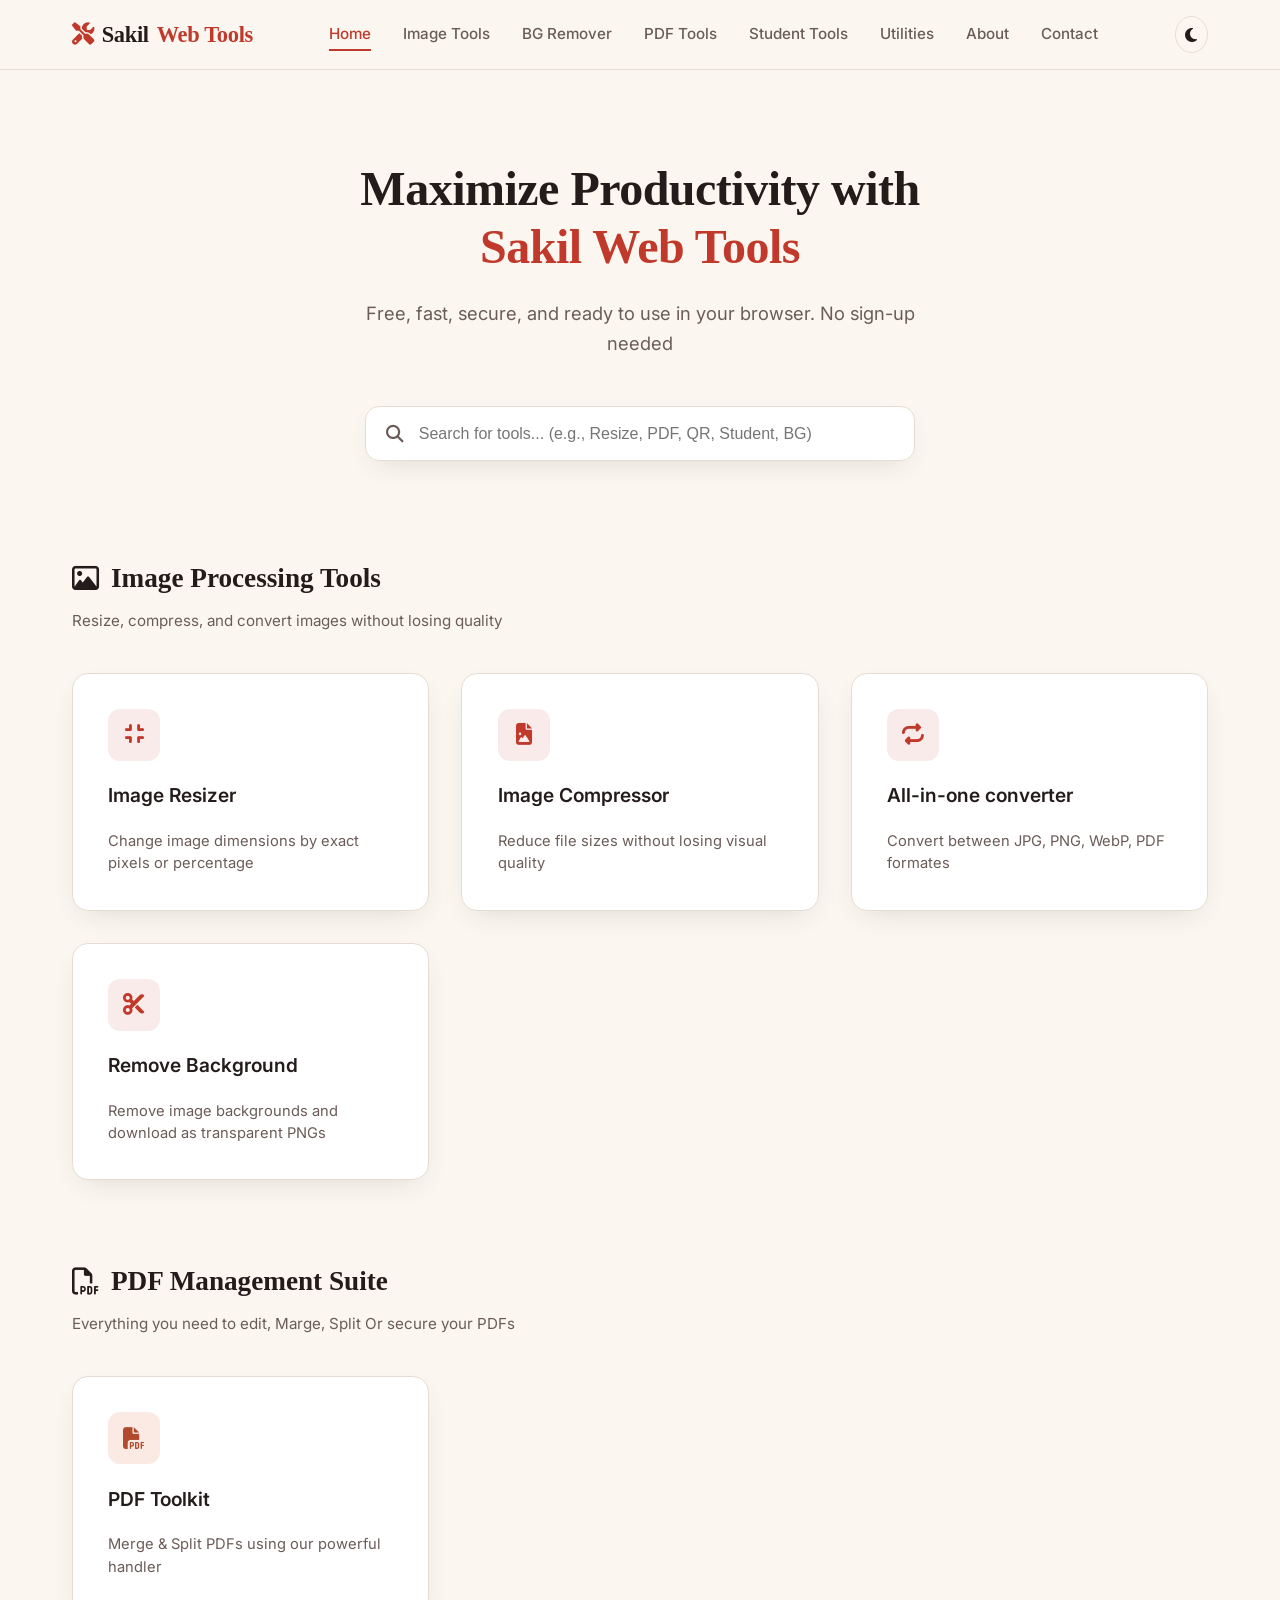
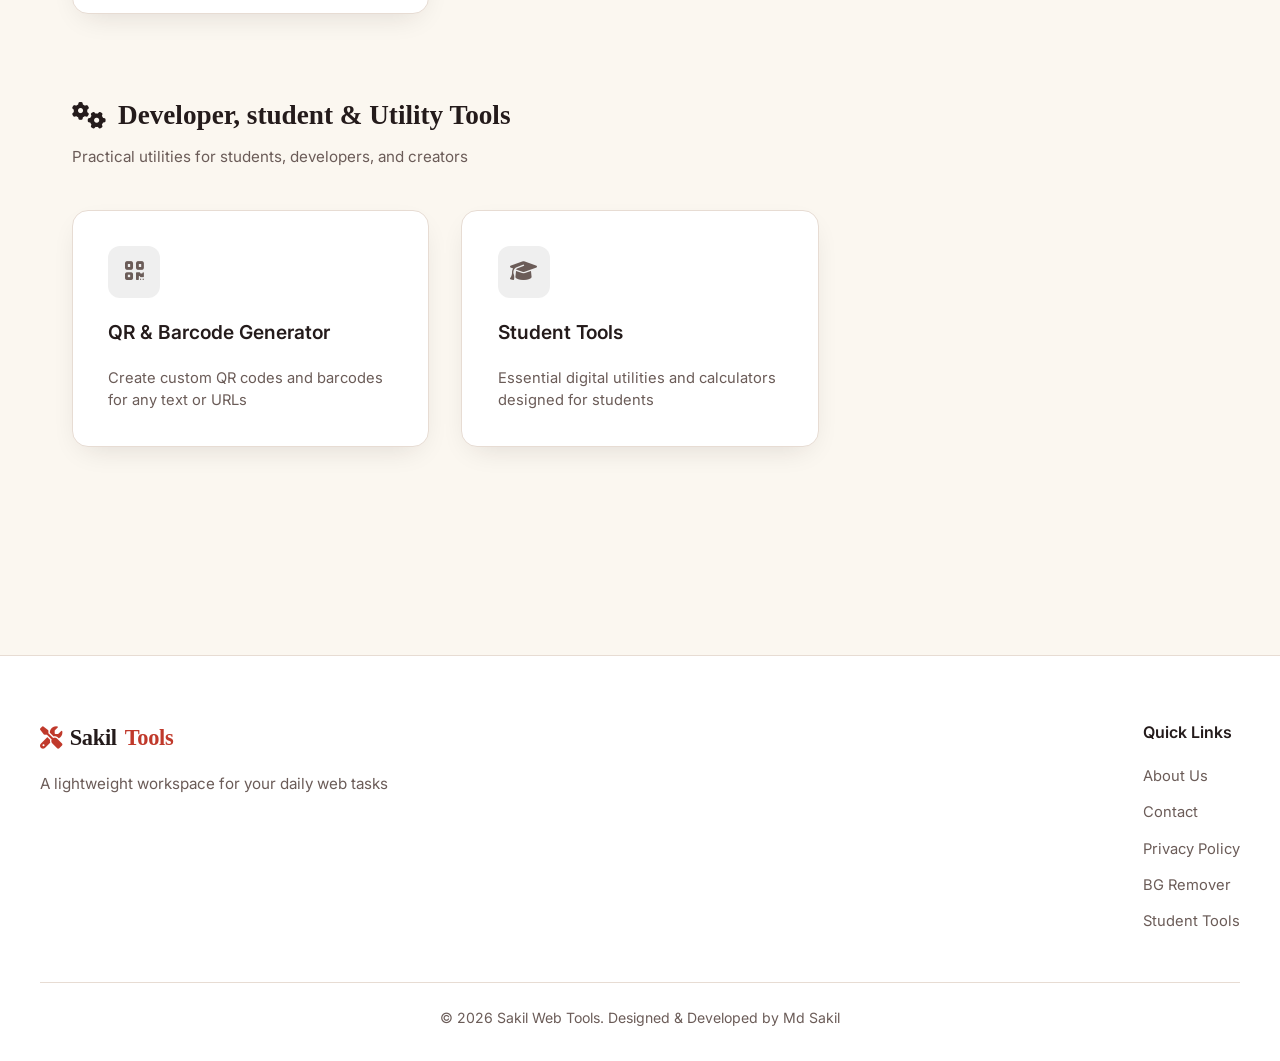
==== index.html @ d0c2fd03 "Modify index.html for new tools and title update Updated the title and added new tools for image pro" ====
<!DOCTYPE html>
<html lang="en" data-theme="light">
<head>
    <meta charset="UTF-8">
    <meta name="viewport" content="width=device-width, initial-scale=1.0">
    <title>Sakil Web Tools - Online Multi-Tools Platform</title>
    <meta name="description" content="All-in-one professional web tools platform for image processing, PDF management, and digital utilities. Fast, secure, and fully responsive.">
    <meta name="google-site-verification" content="HGjKCKCV75xpB4ho-zu0k4zSsBUJKRCY6qUo5YFBD5c" />

    <link rel="preconnect" href="https://fonts.googleapis.com">
    <link rel="preconnect" href="https://fonts.gstatic.com" crossorigin>
    <link href="https://fonts.googleapis.com/css2?family=Inter:wght@300;400;500;600;700&display=swap" rel="stylesheet">
    <link rel="stylesheet" href="https://cdnjs.cloudflare.com/ajax/libs/font-awesome/6.4.0/css/all.min.css">
    <link rel="stylesheet" href="style.css">
</head>
<body>

    <div class="loader-wrapper" id="loader">
        <div class="spinner"></div>
    </div>

    <header class="navbar">
        <div class="nav-container">
            <a href="index.html" class="logo">
                <i class="fa-solid fa-screwdriver-wrench"></i> Sakil <span>Web Tools</span>
            </a>
            <nav class="nav-menu" id="navMenu">
                <a href="index.html" class="nav-link active">Home</a>
                <a href="#image-tools" class="nav-link">Image Tools</a>
                <a href="bg-remover.html" class="nav-link">BG Remover</a>
                <a href="#pdf-tools" class="nav-link">PDF Tools</a>
                <a href="student-tools.html" class="nav-link">Student Tools</a>
                <a href="#utility-tools" class="nav-link">Utilities</a>
                <a href="about.html" class="nav-link">About</a>
                <a href="contact.html" class="nav-link">Contact</a>
            </nav>
            <div class="nav-actions">
                <button id="theme-toggle" aria-label="Toggle Theme" class="theme-btn">
                    <i class="fa-solid fa-moon"></i>
                </button>
                <button class="hamburger" id="hamburger" aria-label="Menu">
                    <span class="bar"></span>
                    <span class="bar"></span>
                    <span class="bar"></span>
                </button>
            </div>
        </div>
    </header>

    <section class="hero-section">
        <div class="hero-content">
            <h1>Maximize Productivity with <br><span class="gradient-text">Sakil Web Tools</span></h1>
            <p>Free, fast, secure, and ready to use in your browser. No sign-up needed</p>
            
            <div class="search-container">
                <i class="fa-solid fa-magnifying-glass search-icon"></i>
                <input type="text" id="tool-search" placeholder="Search for tools... (e.g., Resize, PDF, QR, Student, BG)">
            </div>
        </div>
    </section>

    <main class="main-container">

        <section class="tool-section" id="image-tools">
            <div class="section-header">
                <h2><i class="fa-regular fa-image"></i> Image Processing Tools</h2>
                <p>Resize, compress, and convert images without losing quality</p>
            </div>
            <div class="tools-grid">
                <a href="image-resize.html" class="tool-card" data-keywords="image resize crop dimensions photo">
                    <div class="tool-icon img-icon"><i class="fa-solid fa-compress"></i></div>
                    <h3>Image Resizer</h3>
                    <p>Change image dimensions by exact pixels or percentage</p>
                </a>
                <a href="image-compressor.html" class="tool-card" data-keywords="image compress size storage optimize">
                    <div class="tool-icon img-icon"><i class="fa-solid fa-file-image"></i></div>
                    <h3>Image Compressor</h3>
                    <p>Reduce file sizes without losing visual quality</p>
                </a>
                <a href="image-converter.html" class="tool-card" data-keywords="image convert jpg png webp format">
                    <div class="tool-icon img-icon"><i class="fa-solid fa-repeat"></i></div>
                    <h3>All-in-one converter</h3>
                    <p>Convert between JPG, PNG, WebP, PDF formates</p>
                </a>
                <!-- NEW TOOL ADDED: AI Background Remover -->
                <a href="bg-remover.html" class="tool-card" data-keywords="image remove background bg transparent erase">
                    <div class="tool-icon img-icon"><i class="fa-solid fa-scissors"></i></div>
                    <h3>Remove Background</h3>
                    <p>Remove image backgrounds and download as transparent PNGs</p>
                </a>
            </div>
        </section>

        <section class="tool-section" id="pdf-tools">
            <div class="section-header">
                <h2><i class="fa-regular fa-file-pdf"></i> PDF Management Suite</h2>
                <p>Everything you need to edit, Marge, Split Or secure your PDFs</p>
            </div>
            <div class="tools-grid">
                <a href="pdf-tools.html" class="tool-card" data-keywords="pdf merge split convert unlock protect compress">
                    <div class="tool-icon pdf-icon"><i class="fa-solid fa-file-pdf"></i></div>
                    <h3>PDF Toolkit</h3>
                    <p>Merge & Split PDFs using our powerful handler</p>
                </a>
            </div>
        </section>

        <section class="tool-section" id="utility-tools">
            <div class="section-header">
                <h2><i class="fa-solid fa-gears"></i> Developer, student & Utility Tools</h2>
                <p>Practical utilities for students, developers, and creators</p>
            </div>
            <div class="tools-grid">
                <a href="qr-generator.html" class="tool-card" data-keywords="qr code barcode generator scanning maker">
                    <div class="tool-icon util-icon"><i class="fa-solid fa-qrcode"></i></div>
                    <h3>QR & Barcode Generator</h3>
                    <p>Create custom QR codes and barcodes for any text or URLs</p>
                </a>
                <!-- NEW TOOL ADDED: Student Tools -->
                <a href="student-tools.html" class="tool-card" data-keywords="student tools education study academic calculator notes">
                    <div class="tool-icon util-icon"><i class="fa-solid fa-graduation-cap"></i></div>
                    <h3>Student Tools</h3>
                    <p>Essential digital utilities and calculators designed for students</p>
                </a>
            </div>
        </section>

        <div id="no-results" class="no-results hidden">
            <i class="fa-solid fa-face-laugh-squint"></i>
            <p> Why are you hitting random keys? Type properly. Bujhte parli to...</p>
        </div>

    </main>

    <footer class="footer">
        <div class="footer-container">
            <div class="footer-brand">
                <a href="index.html" class="logo"><i class="fa-solid fa-screwdriver-wrench"></i> Sakil <span>Tools</span></a>
                <p>A lightweight workspace for your daily web tasks</p>
            </div>
            <div class="footer-links">
                <h4>Quick Links</h4>
                <a href="about.html">About Us</a>
                <a href="contact.html">Contact</a>
                <a href="#">Privacy Policy</a>
                <a href="bg-remover.html">BG Remover</a>
                <a href="student-tools.html">Student Tools</a>
            </div>
        </div>
        <div class="footer-bottom">
            <p>&copy; 2026 Sakil Web Tools. Designed & Developed by Md Sakil </p>
        </div>
    </footer>

    <script src="script.js"></script>
</body>
</html>
---- style.css ----
/* ==========================================================================
   1. VARIABLES & THEMING (Light Mode Default)
   — Warm paper / sealing-wax palette (matches pdf-tools.html direction)
   instead of the generic indigo→cyan SaaS gradient.
   ========================================================================== */
:root {
    --bg-primary: #FBF7F0;
    --bg-secondary: #FFFFFF;
    --bg-navbar: rgba(251, 247, 240, 0.85);
    --text-primary: #241B1B;
    --text-secondary: #6B5C58;
    --accent-color: #C0392B;
    --accent-dark: #8E2A1F;
    --accent-gradient: linear-gradient(135deg, #C0392B 0%, #8E2A1F 100%);
    --card-shadow: 0 10px 30px -12px rgba(36, 27, 27, 0.16);
    --card-hover-shadow: 0 20px 40px -14px rgba(192, 57, 43, 0.22);
    --border-color: #E7DCD3;
    --glass-blur: blur(12px);
    --transition-speed: 0.3s;

    /* Icon Category Colors — kept distinct per category but pulled into
       the same warm family instead of indigo/red/green */
    --img-icon-bg: rgba(192, 57, 43, 0.10);
    --img-icon-color: #C0392B;
    --pdf-icon-bg: rgba(230, 126, 90, 0.16);
    --pdf-icon-color: #B24A2E;
    --util-icon-bg: rgba(36, 27, 27, 0.07);
    --util-icon-color: #6B5C58;
}

/* Dark Mode Overrides */
[data-theme="dark"] {
    --bg-primary: #1B1412;
    --bg-secondary: #241C19;
    --bg-navbar: rgba(27, 20, 18, 0.85);
    --text-primary: #F3E9E1;
    --text-secondary: #C4AFA5;
    --card-shadow: 0 10px 30px -10px rgba(0, 0, 0, 0.5);
    --card-hover-shadow: 0 20px 40px -12px rgba(232, 106, 78, 0.28);
    --border-color: #3D2E29;
}

/* ==========================================================================
   2. RESET & GLOBAL STYLES
   ========================================================================== */
* {
    margin: 0;
    padding: 0;
    box-sizing: border-box;
    scroll-behavior: smooth;
}

body {
    font-family: 'Inter', sans-serif;
    background-color: var(--bg-primary);
    color: var(--text-primary);
    line-height: 1.6;
    overflow-x: hidden;
    transition: background-color var(--transition-speed), color var(--transition-speed);
}

a {
    text-decoration: none;
    color: inherit;
}

/* Display serif for the big moments only — logo, hero, section titles.
   Card titles and body stay in Inter so dense UI stays legible.
   Requires Fraunces added to the Google Fonts <link> in each page's <head>:
   https://fonts.googleapis.com/css2?family=Fraunces:wght@500;600;700&family=Inter:wght@300;400;500;600;700&display=swap */
.logo, .hero-content h1, .section-header h2 {
    font-family: 'Fraunces', serif;
}

/* ==========================================================================
   3. LOADING SCREEN ANIMATION
   ========================================================================== */
.loader-wrapper {
    position: fixed;
    top: 0;
    left: 0;
    width: 100%;
    height: 100%;
    background-color: var(--bg-primary);
    display: flex;
    justify-content: center;
    align-items: center;
    z-index: 9999;
    transition: opacity 0.5s ease, visibility 0.5s ease;
}

.loader-wrapper.fade-out {
    opacity: 0;
    visibility: hidden;
}

.spinner {
    width: 50px;
    height: 50px;
    border: 5px solid var(--border-color);
    border-top: 5px solid var(--accent-color);
    border-radius: 50%;
    animation: spin 1s linear infinite;
}

@keyframes spin {
    0% { transform: rotate(0deg); }
    100% { transform: rotate(360deg); }
}

/* ==========================================================================
   4. NAVBAR
   ========================================================================== */
.navbar {
    position: fixed;
    top: 0;
    left: 0;
    width: 100%;
    z-index: 1000;
    background-color: var(--bg-navbar);
    backdrop-filter: var(--glass-blur);
    -webkit-backdrop-filter: var(--glass-blur);
    border-bottom: 1px solid var(--border-color);
    transition: background-color var(--transition-speed);
}

.nav-container {
    max-width: 1200px;
    margin: 0 auto;
    padding: 1rem 2rem;
    display: flex;
    justify-content: space-between;
    align-items: center;
}

.logo {
    font-size: 1.4rem;
    font-weight: 600;
    letter-spacing: -0.3px;
    display: flex;
    align-items: center;
    gap: 0.5rem;
}

.logo i {
    color: var(--accent-color);
}

.logo span {
    color: var(--accent-color);
}

.nav-menu {
    display: flex;
    gap: 2rem;
}

.nav-link {
    font-size: 0.95rem;
    font-weight: 500;
    color: var(--text-secondary);
    position: relative;
    padding: 0.25rem 0;
    transition: color var(--transition-speed);
}

.nav-link:hover, .nav-link.active {
    color: var(--accent-color);
}

.nav-link::after {
    content: '';
    position: absolute;
    bottom: 0;
    left: 0;
    width: 0;
    height: 2px;
    background-color: var(--accent-color);
    transition: width var(--transition-speed);
}

.nav-link:hover::after, .nav-link.active::after {
    width: 100%;
}

.nav-actions {
    display: flex;
    align-items: center;
    gap: 1rem;
}

.theme-btn {
    background: none;
    border: 1px solid var(--border-color);
    padding: 0.6rem;
    border-radius: 50%;
    cursor: pointer;
    color: var(--text-primary);
    font-size: 1rem;
    display: flex;
    align-items: center;
    justify-content: center;
    transition: all var(--transition-speed);
}

.theme-btn:hover {
    background-color: var(--border-color);
    transform: scale(1.05);
}

.hamburger {
    display: none;
    flex-direction: column;
    gap: 5px;
    background: none;
    border: none;
    cursor: pointer;
}

.hamburger .bar {
    width: 25px;
    height: 3px;
    background-color: var(--text-primary);
    border-radius: 3px;
    transition: all var(--transition-speed);
}

/* ==========================================================================
   5. HERO SECTION
   ========================================================================== */
.hero-section {
    padding: 10rem 2rem 6rem;
    background: var(--bg-primary);
    text-align: center;
}

.hero-content {
    max-width: 800px;
    margin: 0 auto;
}

.hero-content h1 {
    font-size: 3rem;
    font-weight: 600;
    line-height: 1.2;
    letter-spacing: -0.5px;
    margin-bottom: 1.5rem;
}

.gradient-text {
    color: var(--accent-color);
    background: none;
    -webkit-text-fill-color: currentColor;
    position: relative;
}

.hero-content p {
    font-size: 1.15rem;
    color: var(--text-secondary);
    margin-bottom: 3rem;
    max-width: 600px;
    margin-left: auto;
    margin-right: auto;
}

.search-container {
    position: relative;
    max-width: 550px;
    margin: 0 auto;
    box-shadow: var(--card-shadow);
    border-radius: 14px;
}

.search-icon {
    position: absolute;
    left: 1.3rem;
    top: 50%;
    transform: translateY(-50%);
    color: var(--text-secondary);
    font-size: 1.1rem;
}

#tool-search {
    width: 100%;
    padding: 1.1rem 1.5rem 1.1rem 3.3rem;
    border: 1px solid var(--border-color);
    border-radius: 14px;
    background-color: var(--bg-secondary);
    color: var(--text-primary);
    font-size: 1rem;
    outline: none;
    transition: all var(--transition-speed);
}

#tool-search:focus {
    border-color: var(--accent-color);
    box-shadow: 0 0 0 4px rgba(192, 57, 43, 0.12);
}

/* ==========================================================================
   6. MAIN GRID & TOOL CARDS
   ========================================================================== */
.main-container {
    max-width: 1200px;
    margin: 0 auto;
    padding: 0 2rem 8rem;
}

.tool-section {
    margin-bottom: 5rem;
}

.section-header {
    margin-bottom: 2.5rem;
}

.section-header h2 {
    font-size: 1.7rem;
    font-weight: 600;
    margin-bottom: 0.5rem;
    display: flex;
    align-items: center;
    gap: 0.75rem;
}

.section-header p {
    color: var(--text-secondary);
    font-size: 0.95rem;
}

.tools-grid {
    display: grid;
    grid-template-columns: repeat(auto-fill, minmax(320px, 100%));
    gap: 2rem;
}

@media (min-width: 768px) {
    .tools-grid {
        grid-template-columns: repeat(2, 1fr);
    }
}

@media (min-width: 1024px) {
    .tools-grid {
        grid-template-columns: repeat(3, 1fr);
    }
}

.tool-card {
    background-color: var(--bg-secondary);
    border: 1px solid var(--border-color);
    border-radius: 16px;
    padding: 2.2rem;
    box-shadow: var(--card-shadow);
    display: flex;
    flex-direction: column;
    align-items: flex-start;
    gap: 1.2rem;
    cursor: pointer;
    transition: transform var(--transition-speed) ease,
                box-shadow var(--transition-speed),
                border-color var(--transition-speed);
}

.tool-card:hover {
    transform: translateY(-4px);
    box-shadow: var(--card-hover-shadow);
    border-color: var(--accent-color);
}

.tool-icon {
    width: 52px;
    height: 52px;
    border-radius: 12px;
    display: flex;
    align-items: center;
    justify-content: center;
    font-size: 1.35rem;
}

.img-icon { background: var(--img-icon-bg); color: var(--img-icon-color); }
.pdf-icon { background: var(--pdf-icon-bg); color: var(--pdf-icon-color); }
.util-icon { background: var(--util-icon-bg); color: var(--util-icon-color); }

.tool-card h3 {
    font-size: 1.2rem;
    font-weight: 600;
}

.tool-card p {
    color: var(--text-secondary);
    font-size: 0.92rem;
    line-height: 1.5;
}

.no-results {
    text-align: center;
    padding: 4rem 0;
    color: var(--text-secondary);
}

.no-results i {
    font-size: 3rem;
    margin-bottom: 1rem;
    color: var(--accent-color);
}

.hidden {
    display: none !important;
}

/* ==========================================================================
   7. FOOTER COMPONENT
   ========================================================================== */
.footer {
    background-color: var(--bg-secondary);
    border-top: 1px solid var(--border-color);
    padding: 4rem 2rem 2rem;
}

.footer-container {
    max-width: 1200px;
    margin: 0 auto;
    display: flex;
    flex-direction: column;
    gap: 3rem;
}

@media (min-width: 768px) {
    .footer-container {
        flex-direction: row;
        justify-content: space-between;
    }
}

.footer-brand {
    max-width: 350px;
}

.footer-brand p {
    margin-top: 1rem;
    color: var(--text-secondary);
    font-size: 0.95rem;
}

.footer-links {
    display: flex;
    flex-direction: column;
    gap: 0.8rem;
}

.footer-links h4 {
    font-size: 1rem;
    font-weight: 600;
    margin-bottom: 0.4rem;
}

.footer-links a {
    color: var(--text-secondary);
    font-size: 0.92rem;
    transition: color var(--transition-speed);
}

.footer-links a:hover {
    color: var(--accent-color);
}

.footer-bottom {
    max-width: 1200px;
    margin: 3rem auto 0;
    padding-top: 1.5rem;
    border-top: 1px solid var(--border-color);
    text-align: center;
    font-size: 0.88rem;
    color: var(--text-secondary);
}

/* ==========================================================================
   8. RESPONSIVE NAVIGATION MOBILE VIEW
   ========================================================================== */
@media (max-width: 768px) {
    .hero-content h1 {
        font-size: 2.2rem;
    }

    .hamburger {
        display: flex;
    }

    .nav-menu {
        position: fixed;
        left: -100%;
        top: 70px;
        flex-direction: column;
        background-color: var(--bg-secondary);
        width: 100%;
        height: calc(100vh - 70px);
        padding: 2rem;
        gap: 1.5rem;
        transition: left 0.4s cubic-bezier(0.1, 1, 0.1, 1);
        border-right: 1px solid var(--border-color);
        box-shadow: var(--card-shadow);
    }

    .nav-menu.active {
        left: 0;
    }

    .hamburger.active .bar:nth-child(2) { opacity: 0; }
    .hamburger.active .bar:nth-child(1) { transform: translateY(8px) rotate(45deg); }
    .hamburger.active .bar:nth-child(3) { transform: translateY(-8px) rotate(-45deg); }
}
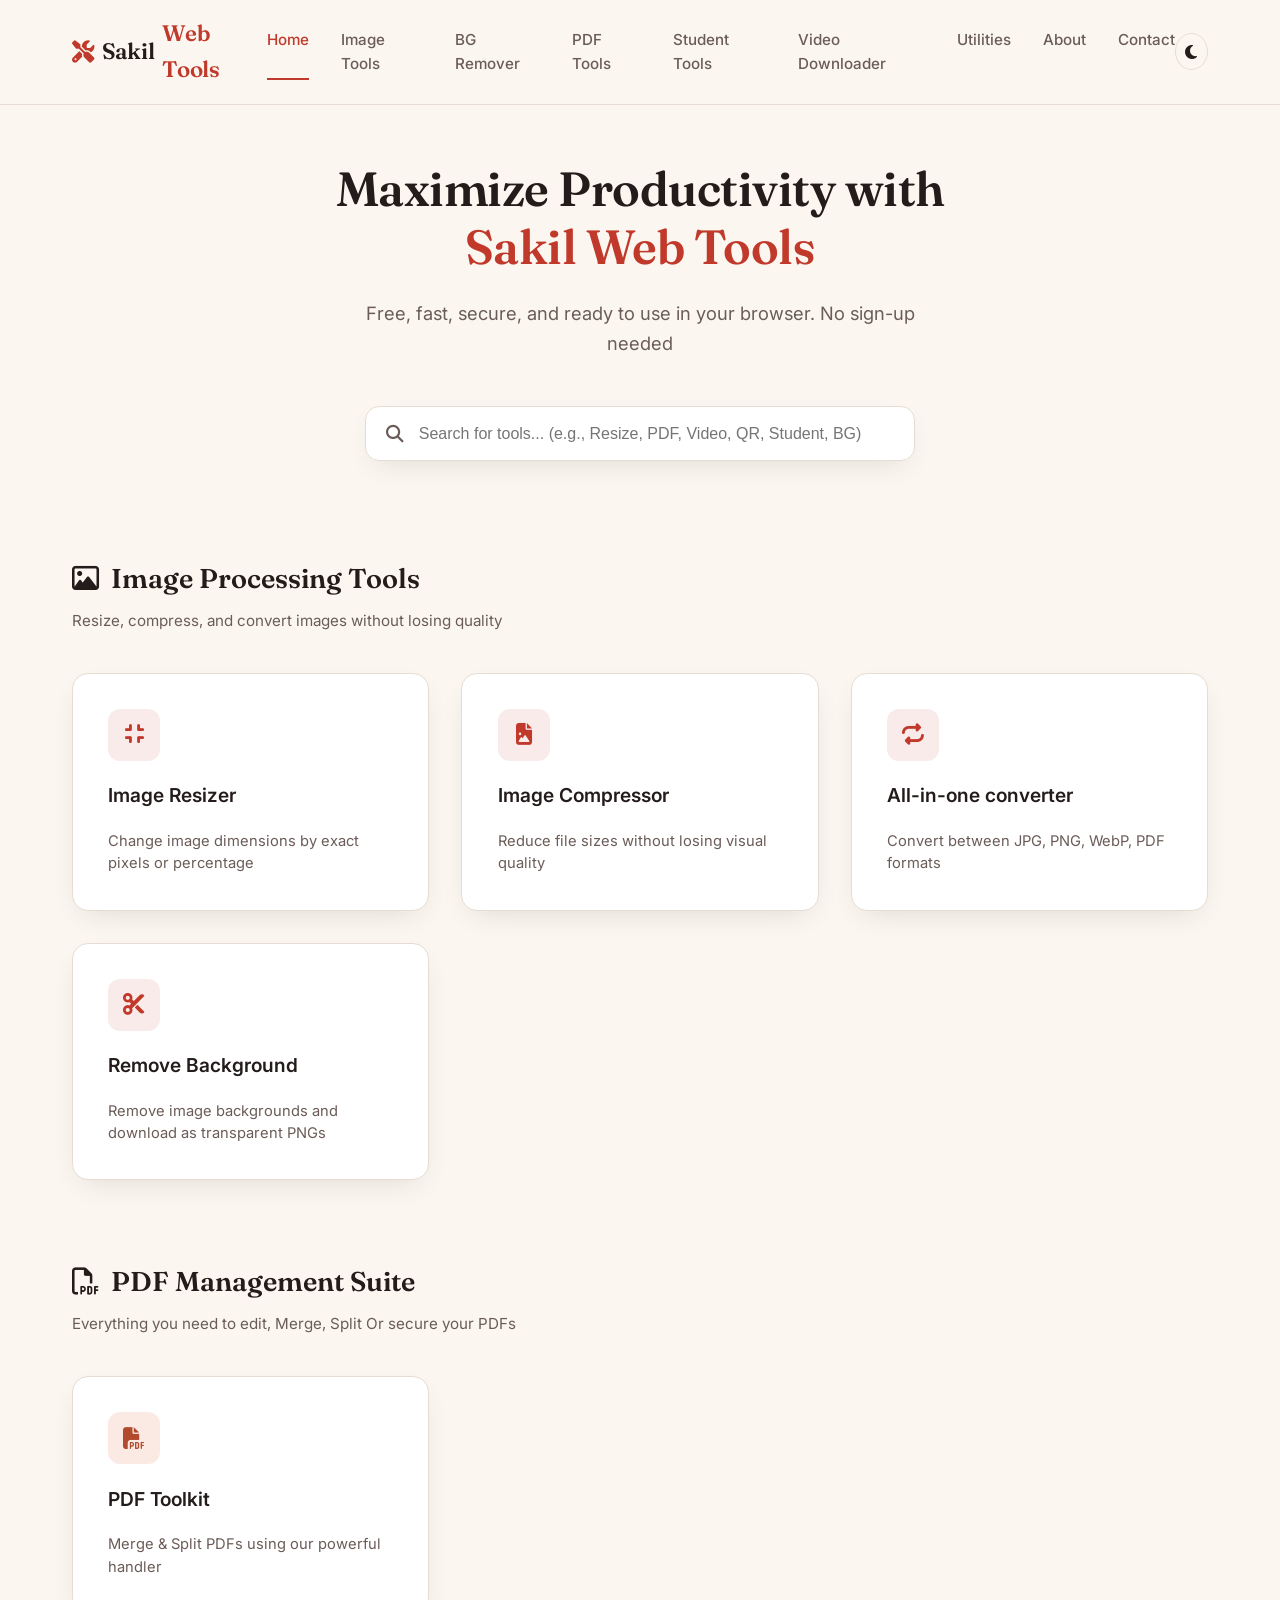
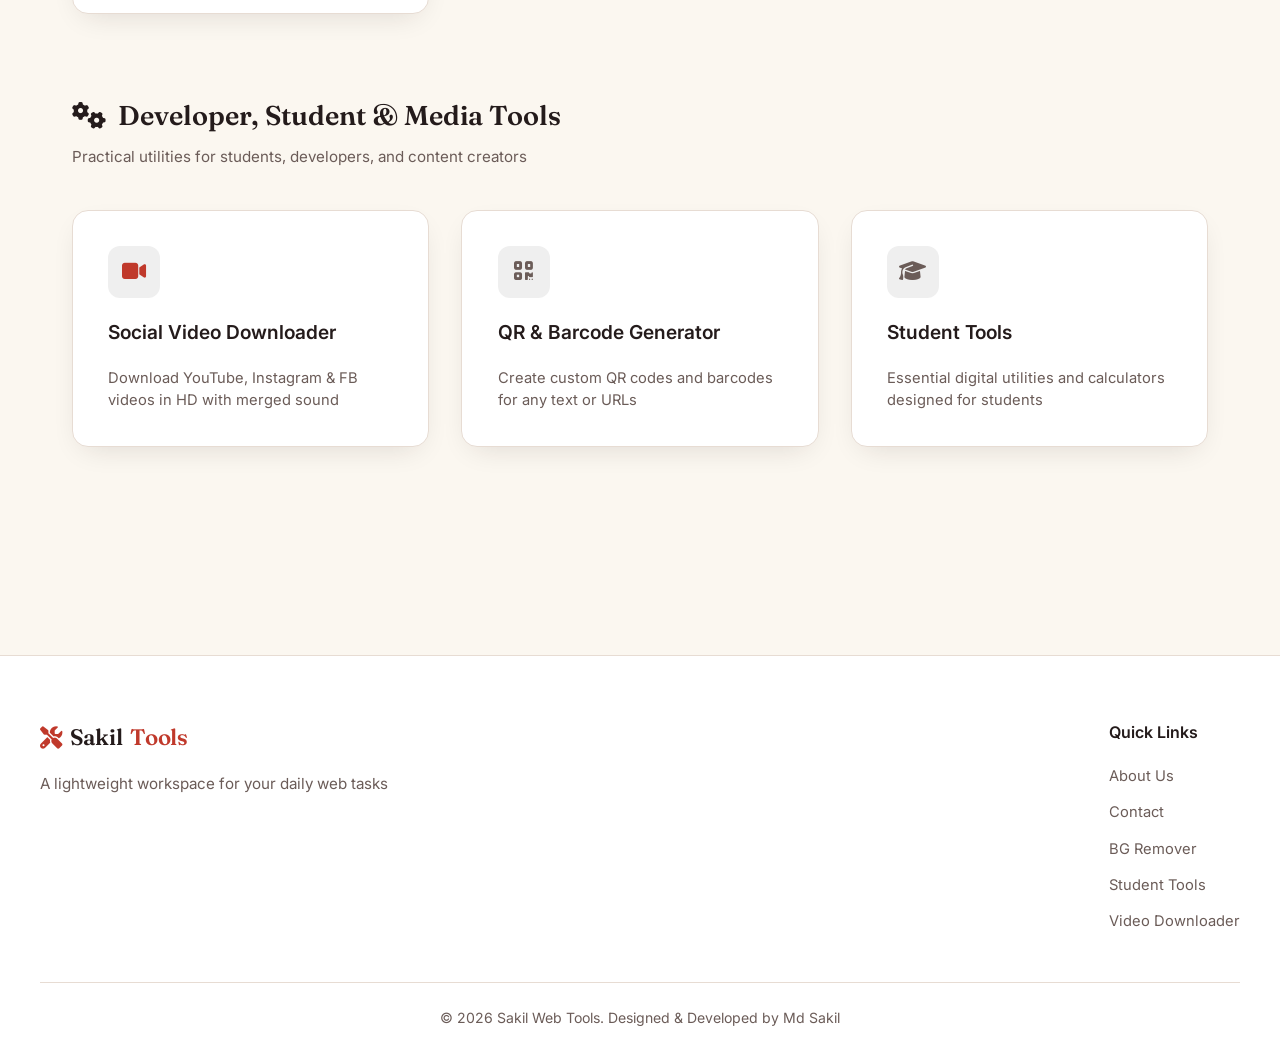
==== commit cd51362e: "Enhance index.html with new tools and updates Updated the HTML structure and added new tools for vid" ====
--- a/index.html
+++ b/index.html
@@ -9,7 +9,7 @@
 
     <link rel="preconnect" href="https://fonts.googleapis.com">
     <link rel="preconnect" href="https://fonts.gstatic.com" crossorigin>
-    <link href="https://fonts.googleapis.com/css2?family=Inter:wght@300;400;500;600;700&display=swap" rel="stylesheet">
+    <link href="https://fonts.googleapis.com/css2?family=Fraunces:wght@500;600;700&family=Inter:wght@300;400;500;600;700&display=swap" rel="stylesheet">
     <link rel="stylesheet" href="https://cdnjs.cloudflare.com/ajax/libs/font-awesome/6.4.0/css/all.min.css">
     <link rel="stylesheet" href="style.css">
 </head>
@@ -30,6 +30,7 @@
                 <a href="bg-remover.html" class="nav-link">BG Remover</a>
                 <a href="#pdf-tools" class="nav-link">PDF Tools</a>
                 <a href="student-tools.html" class="nav-link">Student Tools</a>
+                <a href="video-downloader.html" class="nav-link">Video Downloader</a>
                 <a href="#utility-tools" class="nav-link">Utilities</a>
                 <a href="about.html" class="nav-link">About</a>
                 <a href="contact.html" class="nav-link">Contact</a>
@@ -54,13 +55,14 @@
             
             <div class="search-container">
                 <i class="fa-solid fa-magnifying-glass search-icon"></i>
-                <input type="text" id="tool-search" placeholder="Search for tools... (e.g., Resize, PDF, QR, Student, BG)">
+                <input type="text" id="tool-search" placeholder="Search for tools... (e.g., Resize, PDF, Video, QR, Student, BG)">
             </div>
         </div>
     </section>
 
     <main class="main-container">
 
+        <!-- Image Tools -->
         <section class="tool-section" id="image-tools">
             <div class="section-header">
                 <h2><i class="fa-regular fa-image"></i> Image Processing Tools</h2>
@@ -80,9 +82,8 @@
                 <a href="image-converter.html" class="tool-card" data-keywords="image convert jpg png webp format">
                     <div class="tool-icon img-icon"><i class="fa-solid fa-repeat"></i></div>
                     <h3>All-in-one converter</h3>
-                    <p>Convert between JPG, PNG, WebP, PDF formates</p>
+                    <p>Convert between JPG, PNG, WebP, PDF formats</p>
                 </a>
-                <!-- NEW TOOL ADDED: AI Background Remover -->
                 <a href="bg-remover.html" class="tool-card" data-keywords="image remove background bg transparent erase">
                     <div class="tool-icon img-icon"><i class="fa-solid fa-scissors"></i></div>
                     <h3>Remove Background</h3>
@@ -91,10 +92,11 @@
             </div>
         </section>
 
+        <!-- PDF Tools -->
         <section class="tool-section" id="pdf-tools">
             <div class="section-header">
                 <h2><i class="fa-regular fa-file-pdf"></i> PDF Management Suite</h2>
-                <p>Everything you need to edit, Marge, Split Or secure your PDFs</p>
+                <p>Everything you need to edit, Merge, Split Or secure your PDFs</p>
             </div>
             <div class="tools-grid">
                 <a href="pdf-tools.html" class="tool-card" data-keywords="pdf merge split convert unlock protect compress">
@@ -105,19 +107,25 @@
             </div>
         </section>
 
+        <!-- Utility, Video & Student Tools -->
         <section class="tool-section" id="utility-tools">
             <div class="section-header">
-                <h2><i class="fa-solid fa-gears"></i> Developer, student & Utility Tools</h2>
-                <p>Practical utilities for students, developers, and creators</p>
+                <h2><i class="fa-solid fa-gears"></i> Developer, Student & Media Tools</h2>
+                <p>Practical utilities for students, developers, and content creators</p>
             </div>
             <div class="tools-grid">
+                <!-- Social Video Downloader -->
+                <a href="video-downloader.html" class="tool-card" data-keywords="video download youtube instagram facebook reel audio mp3 mp4 media downloader">
+                    <div class="tool-icon util-icon" style="color: var(--accent-color);"><i class="fa-solid fa-video"></i></div>
+                    <h3>Social Video Downloader</h3>
+                    <p>Download YouTube, Instagram & FB videos in HD with merged sound</p>
+                </a>
                 <a href="qr-generator.html" class="tool-card" data-keywords="qr code barcode generator scanning maker">
                     <div class="tool-icon util-icon"><i class="fa-solid fa-qrcode"></i></div>
                     <h3>QR & Barcode Generator</h3>
                     <p>Create custom QR codes and barcodes for any text or URLs</p>
                 </a>
-                <!-- NEW TOOL ADDED: Student Tools -->
-                <a href="student-tools.html" class="tool-card" data-keywords="student tools education study academic calculator notes">
+                <a href="student-tools.html" class="tool-card" data-keywords="student tools education study academic calculator notes age word counter">
                     <div class="tool-icon util-icon"><i class="fa-solid fa-graduation-cap"></i></div>
                     <h3>Student Tools</h3>
                     <p>Essential digital utilities and calculators designed for students</p>
@@ -127,7 +135,7 @@
 
         <div id="no-results" class="no-results hidden">
             <i class="fa-solid fa-face-laugh-squint"></i>
-            <p> Why are you hitting random keys? Type properly. Bujhte parli to...</p>
+            <p>Why are you hitting random keys? Type properly. Bujhte parli to...</p>
         </div>
 
     </main>
@@ -142,13 +150,13 @@
                 <h4>Quick Links</h4>
                 <a href="about.html">About Us</a>
                 <a href="contact.html">Contact</a>
-                <a href="#">Privacy Policy</a>
                 <a href="bg-remover.html">BG Remover</a>
                 <a href="student-tools.html">Student Tools</a>
+                <a href="video-downloader.html">Video Downloader</a>
             </div>
         </div>
         <div class="footer-bottom">
-            <p>&copy; 2026 Sakil Web Tools. Designed & Developed by Md Sakil </p>
+            <p>&copy; 2026 Sakil Web Tools. Designed & Developed by Md Sakil</p>
         </div>
     </footer>
 
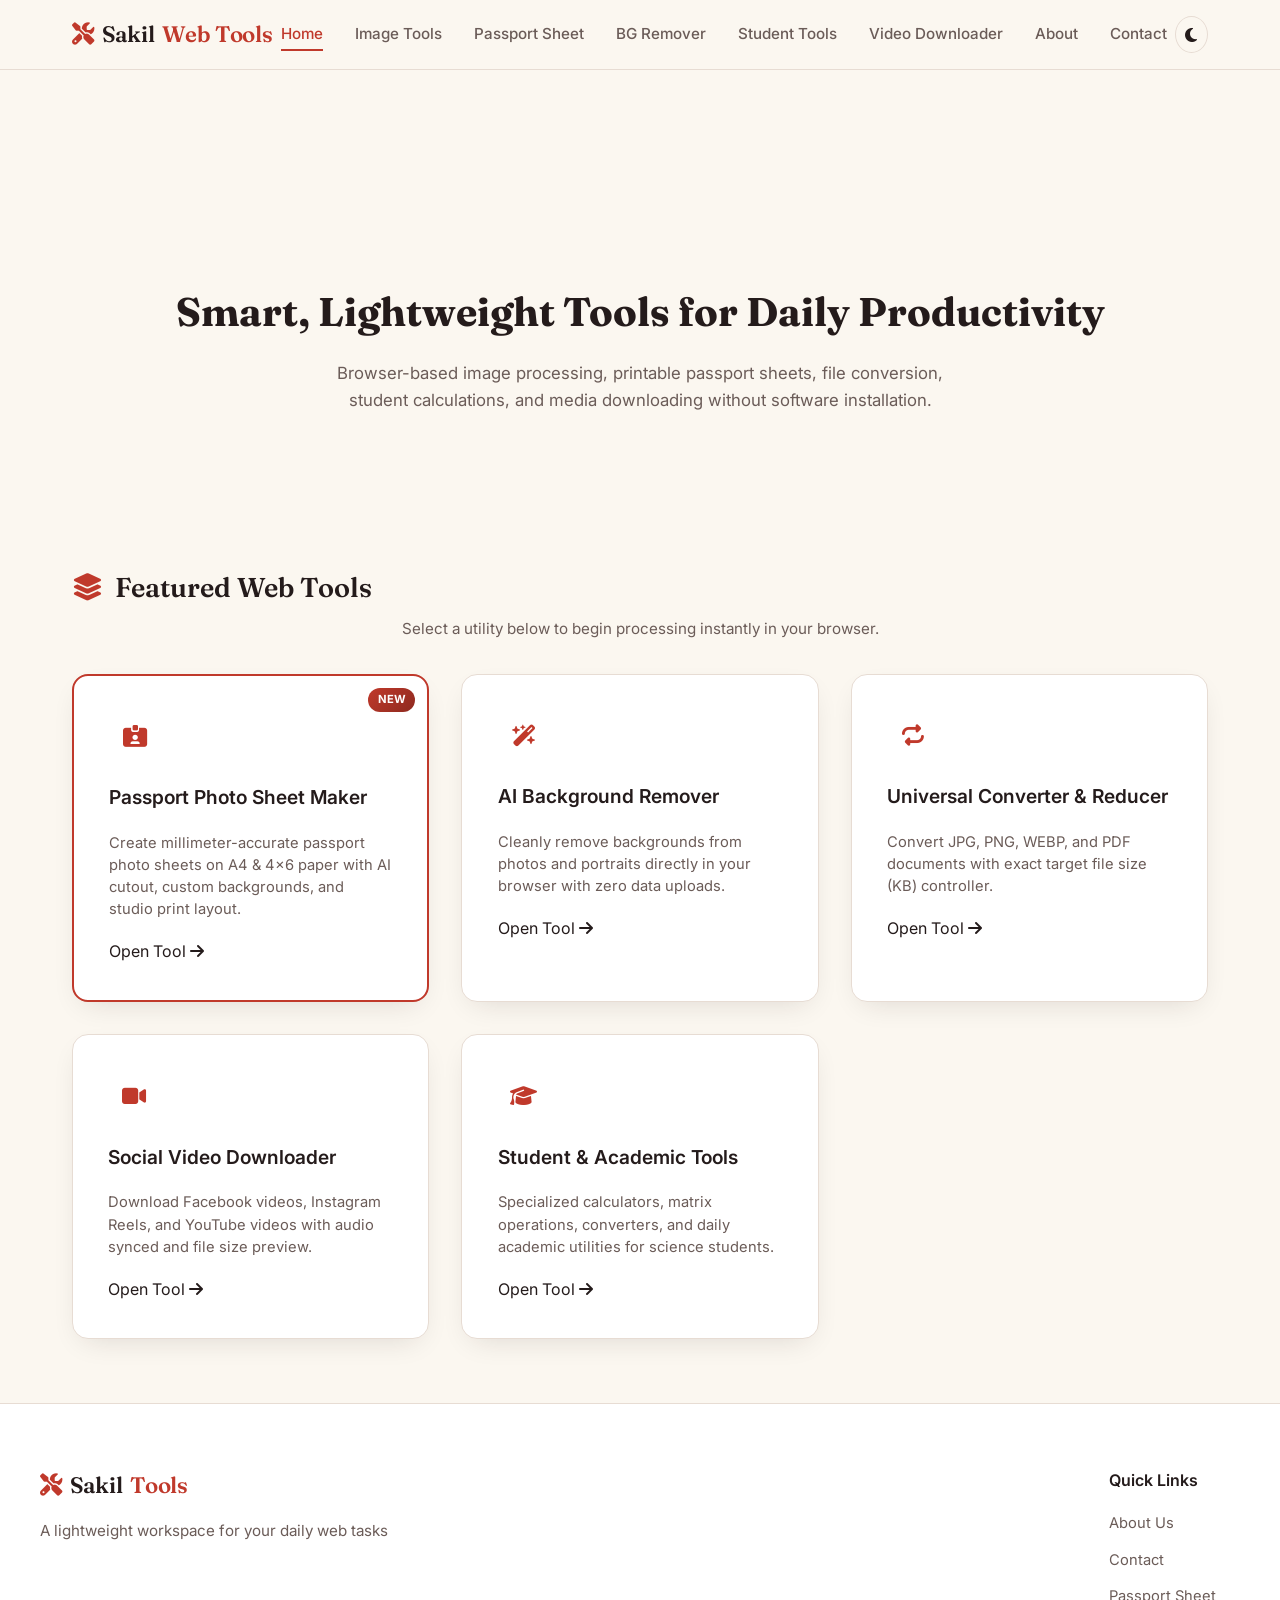
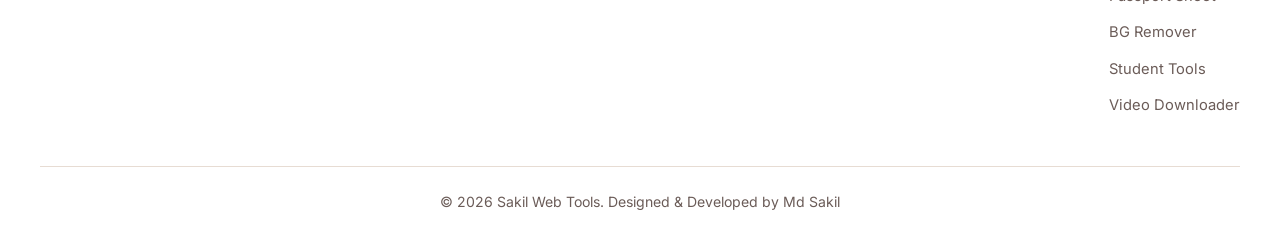
==== commit 7a70b5f4: "Revise index.html with new tools and updates Updated the title and description of the webpage. Added" ====
--- a/index.html
+++ b/index.html
@@ -3,10 +3,8 @@
 <head>
     <meta charset="UTF-8">
     <meta name="viewport" content="width=device-width, initial-scale=1.0">
-    <title>Sakil Web Tools - Online Multi-Tools Platform</title>
-    <meta name="description" content="All-in-one professional web tools platform for image processing, PDF management, and digital utilities. Fast, secure, and fully responsive.">
-    <meta name="google-site-verification" content="HGjKCKCV75xpB4ho-zu0k4zSsBUJKRCY6qUo5YFBD5c" />
-
+    <title>Sakil Web Tools - Free Online Utility Suite</title>
+    <meta name="description" content="All-in-one free web utility workspace: Image tools, Background remover, Passport Sheet Maker, PDF suite, Student calculation tools, and Video Downloader.">
     <link rel="preconnect" href="https://fonts.googleapis.com">
     <link rel="preconnect" href="https://fonts.gstatic.com" crossorigin>
     <link href="https://fonts.googleapis.com/css2?family=Fraunces:wght@500;600;700&family=Inter:wght@300;400;500;600;700&display=swap" rel="stylesheet">
@@ -15,10 +13,7 @@
 </head>
 <body>
 
-    <div class="loader-wrapper" id="loader">
-        <div class="spinner"></div>
-    </div>
-
+    <!-- Header & Navigation -->
     <header class="navbar">
         <div class="nav-container">
             <a href="index.html" class="logo">
@@ -27,16 +22,15 @@
             <nav class="nav-menu" id="navMenu">
                 <a href="index.html" class="nav-link active">Home</a>
                 <a href="#image-tools" class="nav-link">Image Tools</a>
+                <a href="passport-photo.html" class="nav-link">Passport Sheet</a>
                 <a href="bg-remover.html" class="nav-link">BG Remover</a>
-                <a href="#pdf-tools" class="nav-link">PDF Tools</a>
                 <a href="student-tools.html" class="nav-link">Student Tools</a>
                 <a href="video-downloader.html" class="nav-link">Video Downloader</a>
-                <a href="#utility-tools" class="nav-link">Utilities</a>
                 <a href="about.html" class="nav-link">About</a>
                 <a href="contact.html" class="nav-link">Contact</a>
             </nav>
             <div class="nav-actions">
-                <button id="theme-toggle" aria-label="Toggle Theme" class="theme-btn">
+                <button id="theme-toggle" class="theme-btn" aria-label="Toggle Theme">
                     <i class="fa-solid fa-moon"></i>
                 </button>
                 <button class="hamburger" id="hamburger" aria-label="Menu">
@@ -48,98 +42,84 @@
         </div>
     </header>
 
-    <section class="hero-section">
-        <div class="hero-content">
-            <h1>Maximize Productivity with <br><span class="gradient-text">Sakil Web Tools</span></h1>
-            <p>Free, fast, secure, and ready to use in your browser. No sign-up needed</p>
-            
-            <div class="search-container">
-                <i class="fa-solid fa-magnifying-glass search-icon"></i>
-                <input type="text" id="tool-search" placeholder="Search for tools... (e.g., Resize, PDF, Video, QR, Student, BG)">
+    <!-- Hero Section -->
+    <main class="main-container" style="padding-top: 7.5rem; padding-bottom: 4rem;">
+        <section class="hero-section" style="text-align: center; margin-bottom: 3.5rem;">
+            <h1 style="font-family: 'Fraunces', serif; font-size: 2.5rem; font-weight: 700; color: var(--text-primary); margin-bottom: 1rem;">
+                Smart, Lightweight Tools for Daily Productivity
+            </h1>
+            <p style="font-size: 1.05rem; color: var(--text-secondary); max-width: 650px; margin: 0 auto;">
+                Browser-based image processing, printable passport sheets, file conversion, student calculations, and media downloading without software installation.
+            </p>
+        </section>
+
+        <!-- Tools Grid Section -->
+        <section id="image-tools" class="tools-section">
+            <div class="section-header" style="text-align: center; margin-bottom: 2rem;">
+                <h2><i class="fa-solid fa-layer-group" style="color: var(--accent-color);"></i> Featured Web Tools</h2>
+                <p>Select a utility below to begin processing instantly in your browser.</p>
             </div>
-        </div>
-    </section>
 
-    <main class="main-container">
+            <div class="tools-grid">
+                
+                <!-- NEW TOOL: Passport Photo Sheet Maker -->
+                <div class="tool-card featured-tool" style="border: 2px solid var(--accent-color); position: relative;">
+                    <div style="position: absolute; top: 12px; right: 12px; background: var(--accent-gradient); color: #fff; font-size: 0.7rem; font-weight: 700; padding: 0.2rem 0.6rem; border-radius: 20px;">
+                        NEW
+                    </div>
+                    <div class="tool-icon" style="color: var(--accent-color);">
+                        <i class="fa-solid fa-id-card-clip"></i>
+                    </div>
+                    <h3>Passport Photo Sheet Maker</h3>
+                    <p>Create millimeter-accurate passport photo sheets on A4 & 4x6 paper with AI cutout, custom backgrounds, and studio print layout.</p>
+                    <a href="passport-photo.html" class="btn-tool">Open Tool <i class="fa-solid fa-arrow-right"></i></a>
+                </div>
 
-        <!-- Image Tools -->
-        <section class="tool-section" id="image-tools">
-            <div class="section-header">
-                <h2><i class="fa-regular fa-image"></i> Image Processing Tools</h2>
-                <p>Resize, compress, and convert images without losing quality</p>
-            </div>
-            <div class="tools-grid">
-                <a href="image-resize.html" class="tool-card" data-keywords="image resize crop dimensions photo">
-                    <div class="tool-icon img-icon"><i class="fa-solid fa-compress"></i></div>
-                    <h3>Image Resizer</h3>
-                    <p>Change image dimensions by exact pixels or percentage</p>
-                </a>
-                <a href="image-compressor.html" class="tool-card" data-keywords="image compress size storage optimize">
-                    <div class="tool-icon img-icon"><i class="fa-solid fa-file-image"></i></div>
-                    <h3>Image Compressor</h3>
-                    <p>Reduce file sizes without losing visual quality</p>
-                </a>
-                <a href="image-converter.html" class="tool-card" data-keywords="image convert jpg png webp format">
-                    <div class="tool-icon img-icon"><i class="fa-solid fa-repeat"></i></div>
-                    <h3>All-in-one converter</h3>
-                    <p>Convert between JPG, PNG, WebP, PDF formats</p>
-                </a>
-                <a href="bg-remover.html" class="tool-card" data-keywords="image remove background bg transparent erase">
-                    <div class="tool-icon img-icon"><i class="fa-solid fa-scissors"></i></div>
-                    <h3>Remove Background</h3>
-                    <p>Remove image backgrounds and download as transparent PNGs</p>
-                </a>
+                <!-- AI Background Remover -->
+                <div class="tool-card">
+                    <div class="tool-icon" style="color: var(--accent-color);">
+                        <i class="fa-solid fa-wand-magic-sparkles"></i>
+                    </div>
+                    <h3>AI Background Remover</h3>
+                    <p>Cleanly remove backgrounds from photos and portraits directly in your browser with zero data uploads.</p>
+                    <a href="bg-remover.html" class="btn-tool">Open Tool <i class="fa-solid fa-arrow-right"></i></a>
+                </div>
+
+                <!-- Universal Converter & Size Reducer -->
+                <div class="tool-card">
+                    <div class="tool-icon" style="color: var(--accent-color);">
+                        <i class="fa-solid fa-repeat"></i>
+                    </div>
+                    <h3>Universal Converter & Reducer</h3>
+                    <p>Convert JPG, PNG, WEBP, and PDF documents with exact target file size (KB) controller.</p>
+                    <a href="image-converter.html" class="btn-tool">Open Tool <i class="fa-solid fa-arrow-right"></i></a>
+                </div>
+
+                <!-- Social Video Downloader -->
+                <div class="tool-card">
+                    <div class="tool-icon" style="color: var(--accent-color);">
+                        <i class="fa-solid fa-video"></i>
+                    </div>
+                    <h3>Social Video Downloader</h3>
+                    <p>Download Facebook videos, Instagram Reels, and YouTube videos with audio synced and file size preview.</p>
+                    <a href="video-downloader.html" class="btn-tool">Open Tool <i class="fa-solid fa-arrow-right"></i></a>
+                </div>
+
+                <!-- Student Tools -->
+                <div class="tool-card">
+                    <div class="tool-icon" style="color: var(--accent-color);">
+                        <i class="fa-solid fa-graduation-cap"></i>
+                    </div>
+                    <h3>Student & Academic Tools</h3>
+                    <p>Specialized calculators, matrix operations, converters, and daily academic utilities for science students.</p>
+                    <a href="student-tools.html" class="btn-tool">Open Tool <i class="fa-solid fa-arrow-right"></i></a>
+                </div>
+
             </div>
         </section>
-
-        <!-- PDF Tools -->
-        <section class="tool-section" id="pdf-tools">
-            <div class="section-header">
-                <h2><i class="fa-regular fa-file-pdf"></i> PDF Management Suite</h2>
-                <p>Everything you need to edit, Merge, Split Or secure your PDFs</p>
-            </div>
-            <div class="tools-grid">
-                <a href="pdf-tools.html" class="tool-card" data-keywords="pdf merge split convert unlock protect compress">
-                    <div class="tool-icon pdf-icon"><i class="fa-solid fa-file-pdf"></i></div>
-                    <h3>PDF Toolkit</h3>
-                    <p>Merge & Split PDFs using our powerful handler</p>
-                </a>
-            </div>
-        </section>
-
-        <!-- Utility, Video & Student Tools -->
-        <section class="tool-section" id="utility-tools">
-            <div class="section-header">
-                <h2><i class="fa-solid fa-gears"></i> Developer, Student & Media Tools</h2>
-                <p>Practical utilities for students, developers, and content creators</p>
-            </div>
-            <div class="tools-grid">
-                <!-- Social Video Downloader -->
-                <a href="video-downloader.html" class="tool-card" data-keywords="video download youtube instagram facebook reel audio mp3 mp4 media downloader">
-                    <div class="tool-icon util-icon" style="color: var(--accent-color);"><i class="fa-solid fa-video"></i></div>
-                    <h3>Social Video Downloader</h3>
-                    <p>Download YouTube, Instagram & FB videos in HD with merged sound</p>
-                </a>
-                <a href="qr-generator.html" class="tool-card" data-keywords="qr code barcode generator scanning maker">
-                    <div class="tool-icon util-icon"><i class="fa-solid fa-qrcode"></i></div>
-                    <h3>QR & Barcode Generator</h3>
-                    <p>Create custom QR codes and barcodes for any text or URLs</p>
-                </a>
-                <a href="student-tools.html" class="tool-card" data-keywords="student tools education study academic calculator notes age word counter">
-                    <div class="tool-icon util-icon"><i class="fa-solid fa-graduation-cap"></i></div>
-                    <h3>Student Tools</h3>
-                    <p>Essential digital utilities and calculators designed for students</p>
-                </a>
-            </div>
-        </section>
-
-        <div id="no-results" class="no-results hidden">
-            <i class="fa-solid fa-face-laugh-squint"></i>
-            <p>Why are you hitting random keys? Type properly. Bujhte parli to...</p>
-        </div>
-
     </main>
 
+    <!-- Footer -->
     <footer class="footer">
         <div class="footer-container">
             <div class="footer-brand">
@@ -150,6 +130,7 @@
                 <h4>Quick Links</h4>
                 <a href="about.html">About Us</a>
                 <a href="contact.html">Contact</a>
+                <a href="passport-photo.html">Passport Sheet</a>
                 <a href="bg-remover.html">BG Remover</a>
                 <a href="student-tools.html">Student Tools</a>
                 <a href="video-downloader.html">Video Downloader</a>
@@ -160,6 +141,42 @@
         </div>
     </footer>
 
-    <script src="script.js"></script>
+    <script>
+        // Theme Engine
+        const htmlElement = document.documentElement;
+        const themeBtn = document.getElementById('theme-toggle');
+        const themeIcon = themeBtn.querySelector('i');
+
+        function applyTheme(theme) {
+            htmlElement.setAttribute('data-theme', theme);
+            themeIcon.className = theme === 'dark' ? 'fa-solid fa-sun' : 'fa-solid fa-moon';
+            if (theme === 'dark') themeIcon.style.color = '#fbbf24'; else themeIcon.style.color = '';
+        }
+
+        applyTheme(localStorage.getItem('sakil-tools-theme') || 'light');
+
+        themeBtn.addEventListener('click', () => {
+            const current = htmlElement.getAttribute('data-theme');
+            const next = current === 'dark' ? 'light' : 'dark';
+            localStorage.setItem('sakil-tools-theme', next);
+            applyTheme(next);
+        });
+
+        // Mobile Nav
+        const hamburger = document.getElementById('hamburger');
+        const navMenu = document.getElementById('navMenu');
+        if (hamburger && navMenu) {
+            hamburger.addEventListener('click', () => {
+                hamburger.classList.toggle('active');
+                navMenu.classList.toggle('active');
+            });
+            document.querySelectorAll('.nav-link').forEach(link => {
+                link.addEventListener('click', () => {
+                    hamburger.classList.remove('active');
+                    navMenu.classList.remove('active');
+                });
+            });
+        }
+    </script>
 </body>
 </html>
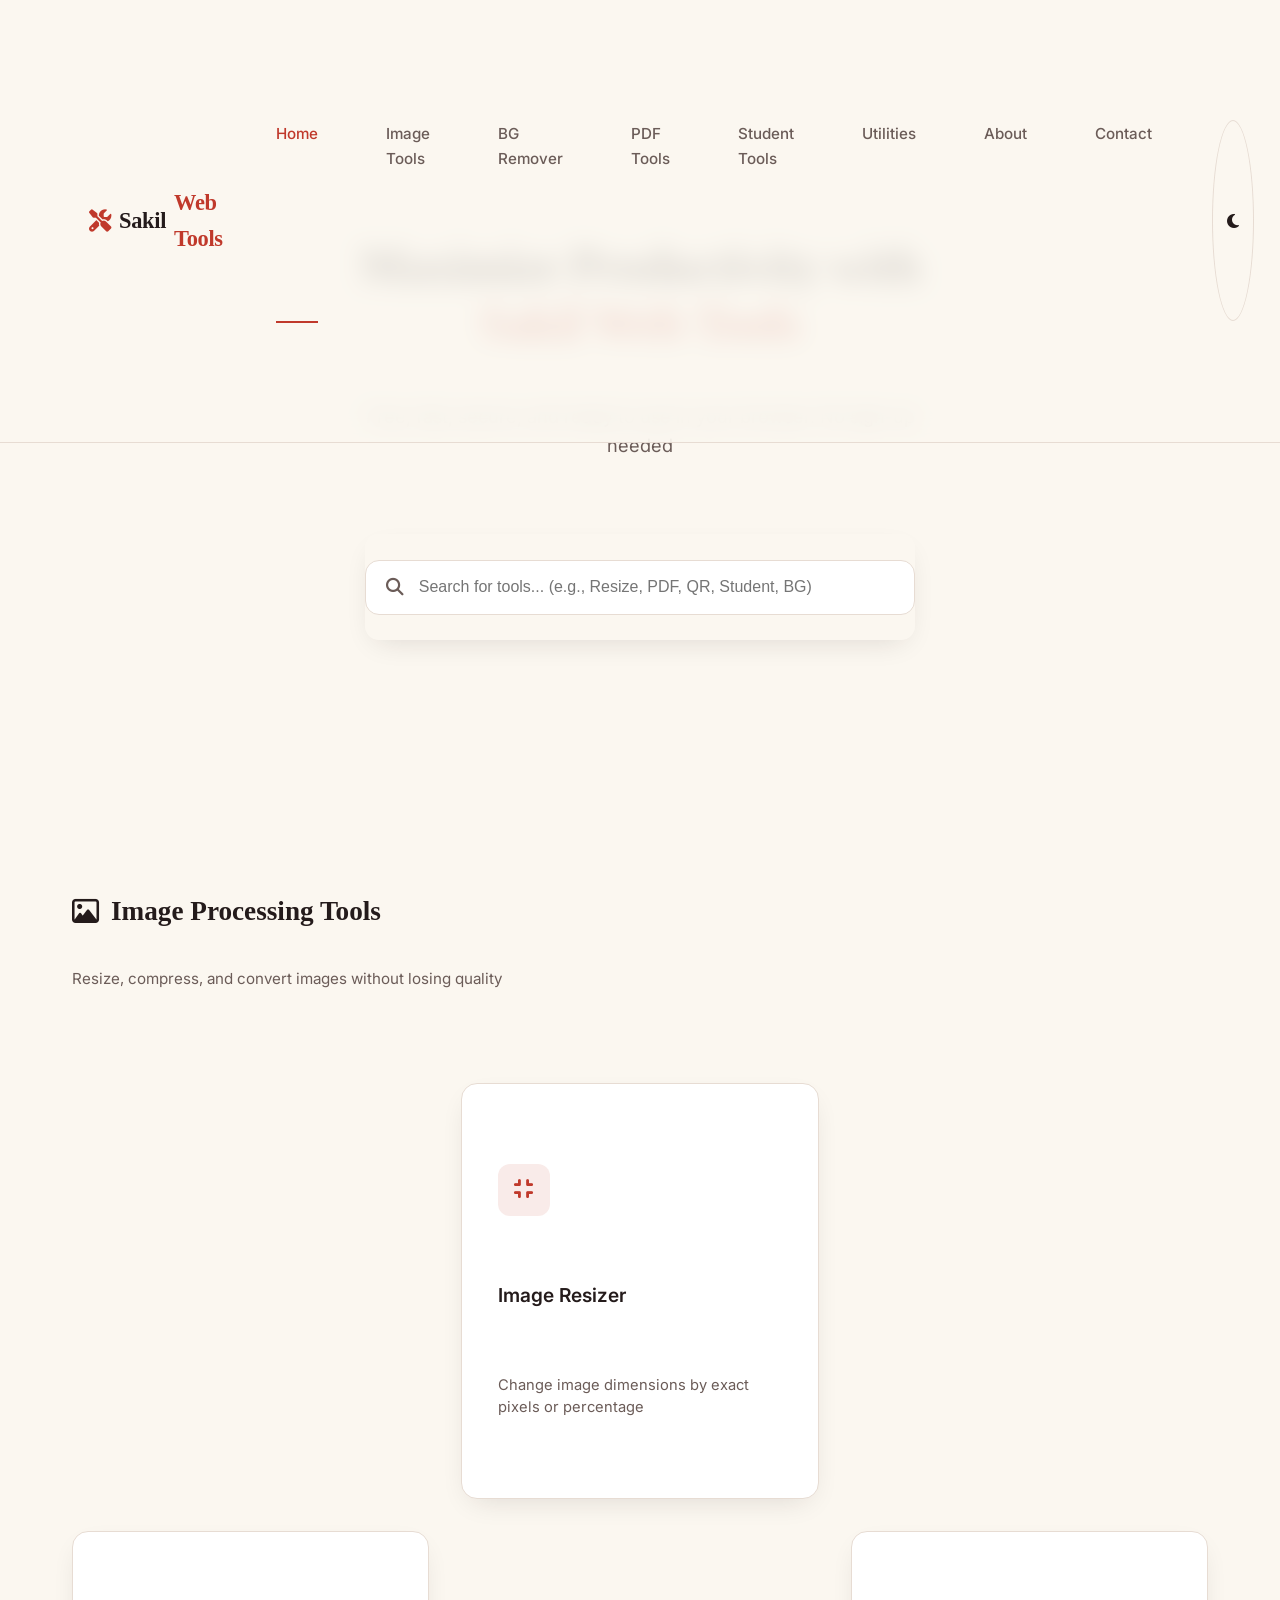
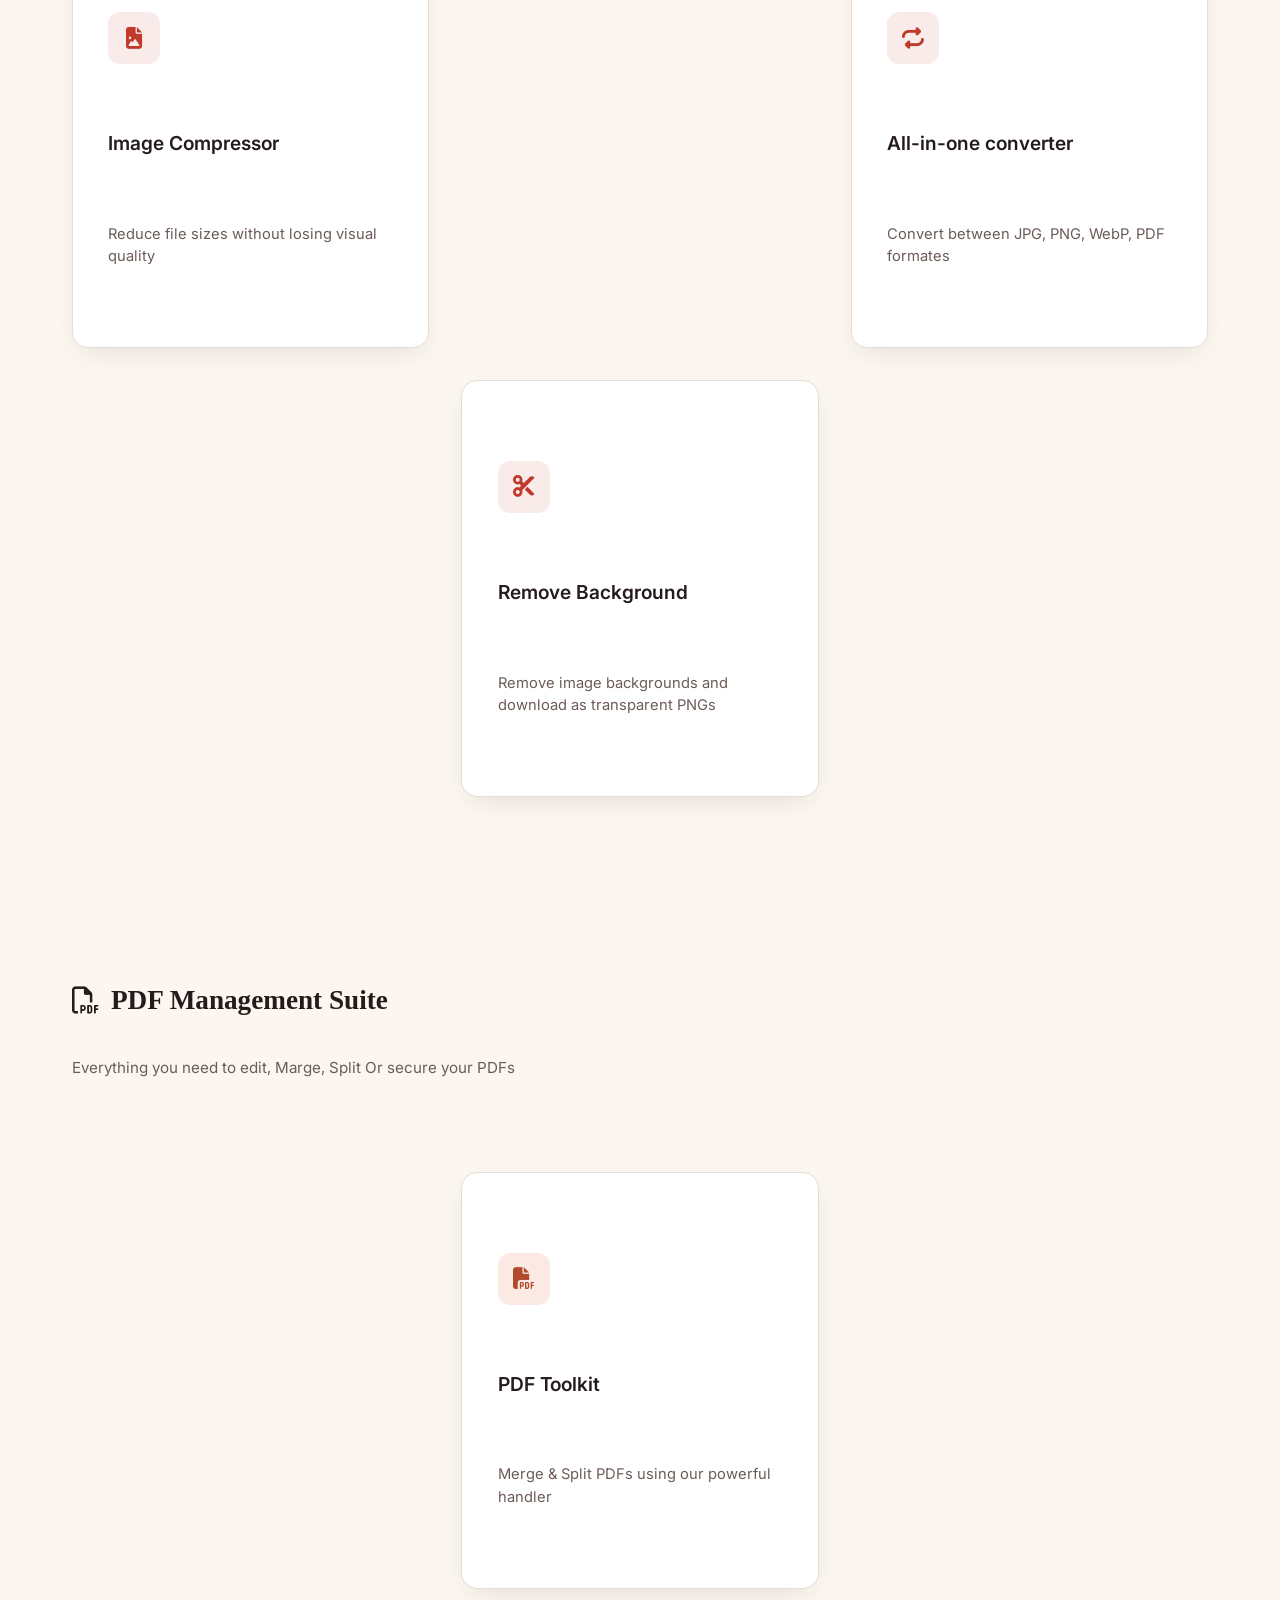
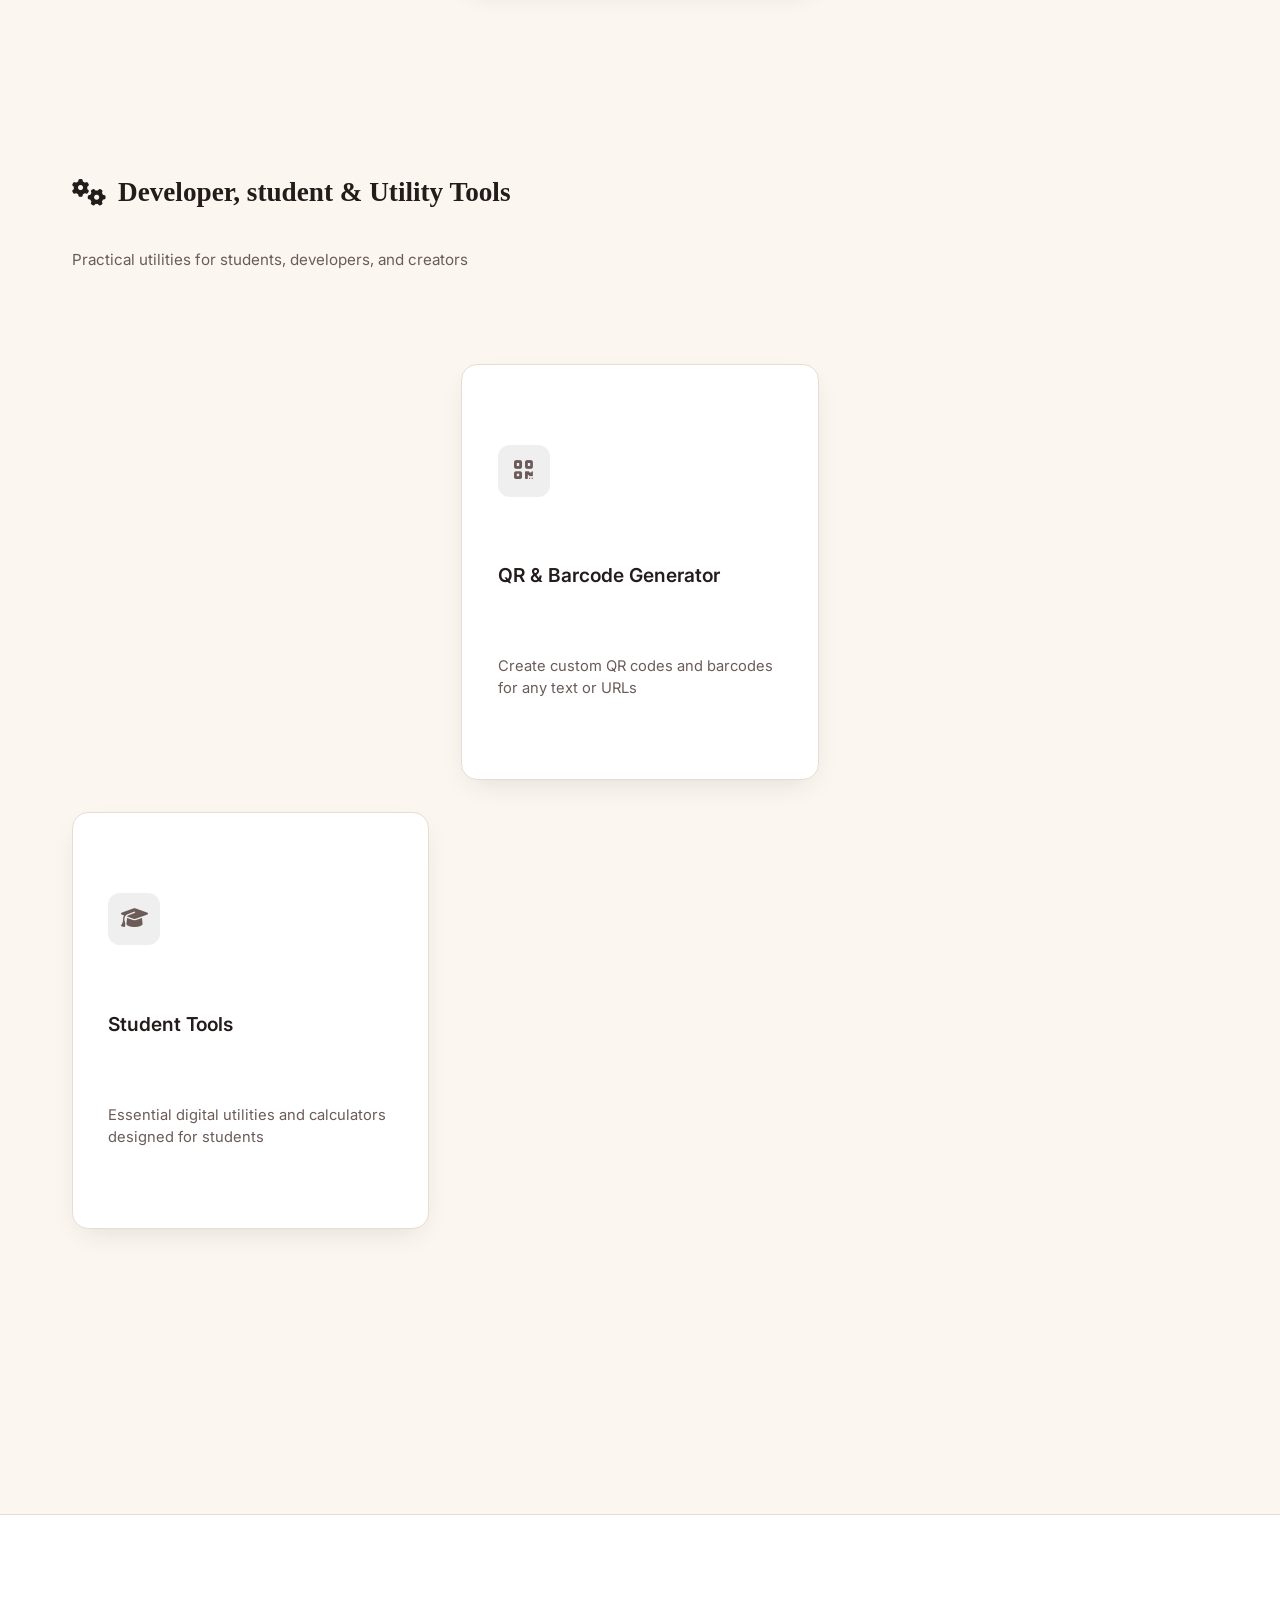
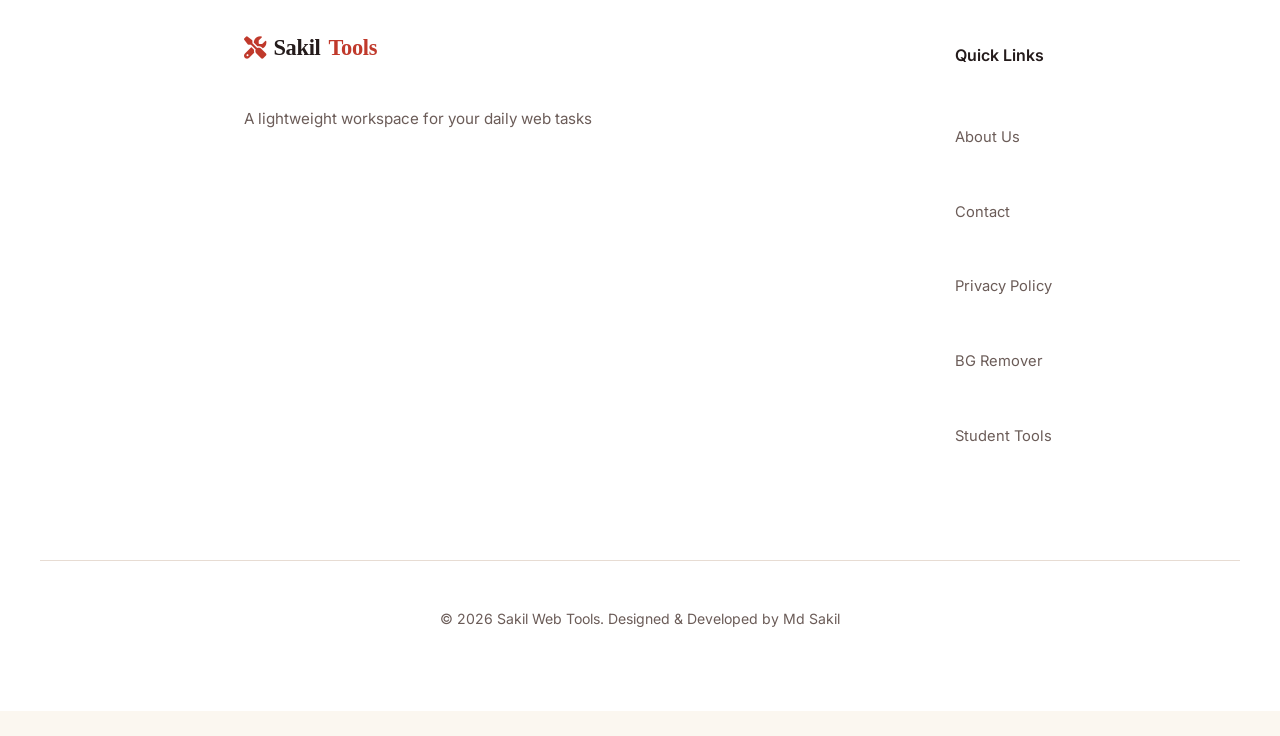
==== commit b250936a: "Revise index.html for new tools and layout updates Updated the index.html file to reflect a new titl" ====
--- a/index.html
+++ b/index.html
@@ -1,182 +1,157 @@
 <!DOCTYPE html>
 <html lang="en" data-theme="light">
 <head>
-    <meta charset="UTF-8">
-    <meta name="viewport" content="width=device-width, initial-scale=1.0">
-    <title>Sakil Web Tools - Free Online Utility Suite</title>
-    <meta name="description" content="All-in-one free web utility workspace: Image tools, Background remover, Passport Sheet Maker, PDF suite, Student calculation tools, and Video Downloader.">
-    <link rel="preconnect" href="https://fonts.googleapis.com">
-    <link rel="preconnect" href="https://fonts.gstatic.com" crossorigin>
-    <link href="https://fonts.googleapis.com/css2?family=Fraunces:wght@500;600;700&family=Inter:wght@300;400;500;600;700&display=swap" rel="stylesheet">
-    <link rel="stylesheet" href="https://cdnjs.cloudflare.com/ajax/libs/font-awesome/6.4.0/css/all.min.css">
-    <link rel="stylesheet" href="style.css">
+    <meta charset="UTF-8">
+    <meta name="viewport" content="width=device-width, initial-scale=1.0">
+    <title>Sakil Web Tools - Online Multi-Tools Platform</title>
+    <meta name="description" content="All-in-one professional web tools platform for image processing, PDF management, and digital utilities. Fast, secure, and fully responsive.">
+    <meta name="google-site-verification" content="HGjKCKCV75xpB4ho-zu0k4zSsBUJKRCY6qUo5YFBD5c" />
+
+    <link rel="preconnect" href="https://fonts.googleapis.com">
+    <link rel="preconnect" href="https://fonts.gstatic.com" crossorigin>
+    <link href="https://fonts.googleapis.com/css2?family=Inter:wght@300;400;500;600;700&display=swap" rel="stylesheet">
+    <link rel="stylesheet" href="https://cdnjs.cloudflare.com/ajax/libs/font-awesome/6.4.0/css/all.min.css">
+    <link rel="stylesheet" href="style.css">
 </head>
 <body>
 
-    <!-- Header & Navigation -->
-    <header class="navbar">
-        <div class="nav-container">
-            <a href="index.html" class="logo">
-                <i class="fa-solid fa-screwdriver-wrench"></i> Sakil <span>Web Tools</span>
-            </a>
-            <nav class="nav-menu" id="navMenu">
-                <a href="index.html" class="nav-link active">Home</a>
-                <a href="#image-tools" class="nav-link">Image Tools</a>
-                <a href="passport-photo.html" class="nav-link">Passport Sheet</a>
-                <a href="bg-remover.html" class="nav-link">BG Remover</a>
-                <a href="student-tools.html" class="nav-link">Student Tools</a>
-                <a href="video-downloader.html" class="nav-link">Video Downloader</a>
-                <a href="about.html" class="nav-link">About</a>
-                <a href="contact.html" class="nav-link">Contact</a>
-            </nav>
-            <div class="nav-actions">
-                <button id="theme-toggle" class="theme-btn" aria-label="Toggle Theme">
-                    <i class="fa-solid fa-moon"></i>
-                </button>
-                <button class="hamburger" id="hamburger" aria-label="Menu">
-                    <span class="bar"></span>
-                    <span class="bar"></span>
-                    <span class="bar"></span>
-                </button>
-            </div>
-        </div>
-    </header>
+    <div class="loader-wrapper" id="loader">
+        <div class="spinner"></div>
+    </div>
 
-    <!-- Hero Section -->
-    <main class="main-container" style="padding-top: 7.5rem; padding-bottom: 4rem;">
-        <section class="hero-section" style="text-align: center; margin-bottom: 3.5rem;">
-            <h1 style="font-family: 'Fraunces', serif; font-size: 2.5rem; font-weight: 700; color: var(--text-primary); margin-bottom: 1rem;">
-                Smart, Lightweight Tools for Daily Productivity
-            </h1>
-            <p style="font-size: 1.05rem; color: var(--text-secondary); max-width: 650px; margin: 0 auto;">
-                Browser-based image processing, printable passport sheets, file conversion, student calculations, and media downloading without software installation.
-            </p>
-        </section>
+    <header class="navbar">
+        <div class="nav-container">
+            <a href="index.html" class="logo">
+                <i class="fa-solid fa-screwdriver-wrench"></i> Sakil <span>Web Tools</span>
+            </a>
+            <nav class="nav-menu" id="navMenu">
+                <a href="index.html" class="nav-link active">Home</a>
+                <a href="#image-tools" class="nav-link">Image Tools</a>
+                <a href="bg-remover.html" class="nav-link">BG Remover</a>
+                <a href="#pdf-tools" class="nav-link">PDF Tools</a>
+                <a href="student-tools.html" class="nav-link">Student Tools</a>
+                <a href="#utility-tools" class="nav-link">Utilities</a>
+                <a href="about.html" class="nav-link">About</a>
+                <a href="contact.html" class="nav-link">Contact</a>
+            </nav>
+            <div class="nav-actions">
+                <button id="theme-toggle" aria-label="Toggle Theme" class="theme-btn">
+                    <i class="fa-solid fa-moon"></i>
+                </button>
+                <button class="hamburger" id="hamburger" aria-label="Menu">
+                    <span class="bar"></span>
+                    <span class="bar"></span>
+                    <span class="bar"></span>
+                </button>
+            </div>
+        </div>
+    </header>
 
-        <!-- Tools Grid Section -->
-        <section id="image-tools" class="tools-section">
-            <div class="section-header" style="text-align: center; margin-bottom: 2rem;">
-                <h2><i class="fa-solid fa-layer-group" style="color: var(--accent-color);"></i> Featured Web Tools</h2>
-                <p>Select a utility below to begin processing instantly in your browser.</p>
-            </div>
+    <section class="hero-section">
+        <div class="hero-content">
+            <h1>Maximize Productivity with <br><span class="gradient-text">Sakil Web Tools</span></h1>
+            <p>Free, fast, secure, and ready to use in your browser. No sign-up needed</p>
+            
+            <div class="search-container">
+                <i class="fa-solid fa-magnifying-glass search-icon"></i>
+                <input type="text" id="tool-search" placeholder="Search for tools... (e.g., Resize, PDF, QR, Student, BG)">
+            </div>
+        </div>
+    </section>
 
-            <div class="tools-grid">
-                
-                <!-- NEW TOOL: Passport Photo Sheet Maker -->
-                <div class="tool-card featured-tool" style="border: 2px solid var(--accent-color); position: relative;">
-                    <div style="position: absolute; top: 12px; right: 12px; background: var(--accent-gradient); color: #fff; font-size: 0.7rem; font-weight: 700; padding: 0.2rem 0.6rem; border-radius: 20px;">
-                        NEW
-                    </div>
-                    <div class="tool-icon" style="color: var(--accent-color);">
-                        <i class="fa-solid fa-id-card-clip"></i>
-                    </div>
-                    <h3>Passport Photo Sheet Maker</h3>
-                    <p>Create millimeter-accurate passport photo sheets on A4 & 4x6 paper with AI cutout, custom backgrounds, and studio print layout.</p>
-                    <a href="passport-photo.html" class="btn-tool">Open Tool <i class="fa-solid fa-arrow-right"></i></a>
-                </div>
+    <main class="main-container">
 
-                <!-- AI Background Remover -->
-                <div class="tool-card">
-                    <div class="tool-icon" style="color: var(--accent-color);">
-                        <i class="fa-solid fa-wand-magic-sparkles"></i>
-                    </div>
-                    <h3>AI Background Remover</h3>
-                    <p>Cleanly remove backgrounds from photos and portraits directly in your browser with zero data uploads.</p>
-                    <a href="bg-remover.html" class="btn-tool">Open Tool <i class="fa-solid fa-arrow-right"></i></a>
-                </div>
+        <section class="tool-section" id="image-tools">
+            <div class="section-header">
+                <h2><i class="fa-regular fa-image"></i> Image Processing Tools</h2>
+                <p>Resize, compress, and convert images without losing quality</p>
+            </div>
+            <div class="tools-grid">
+                <a href="image-resize.html" class="tool-card" data-keywords="image resize crop dimensions photo">
+                    <div class="tool-icon img-icon"><i class="fa-solid fa-compress"></i></div>
+                    <h3>Image Resizer</h3>
+                    <p>Change image dimensions by exact pixels or percentage</p>
+                </a>
+                <a href="image-compressor.html" class="tool-card" data-keywords="image compress size storage optimize">
+                    <div class="tool-icon img-icon"><i class="fa-solid fa-file-image"></i></div>
+                    <h3>Image Compressor</h3>
+                    <p>Reduce file sizes without losing visual quality</p>
+                </a>
+                <a href="image-converter.html" class="tool-card" data-keywords="image convert jpg png webp format">
+                    <div class="tool-icon img-icon"><i class="fa-solid fa-repeat"></i></div>
+                    <h3>All-in-one converter</h3>
+                    <p>Convert between JPG, PNG, WebP, PDF formates</p>
+                </a>
+                <!-- NEW TOOL ADDED: AI Background Remover -->
+                <a href="bg-remover.html" class="tool-card" data-keywords="image remove background bg transparent erase">
+                    <div class="tool-icon img-icon"><i class="fa-solid fa-scissors"></i></div>
+                    <h3>Remove Background</h3>
+                    <p>Remove image backgrounds and download as transparent PNGs</p>
+                </a>
+            </div>
+        </section>
 
-                <!-- Universal Converter & Size Reducer -->
-                <div class="tool-card">
-                    <div class="tool-icon" style="color: var(--accent-color);">
-                        <i class="fa-solid fa-repeat"></i>
-                    </div>
-                    <h3>Universal Converter & Reducer</h3>
-                    <p>Convert JPG, PNG, WEBP, and PDF documents with exact target file size (KB) controller.</p>
-                    <a href="image-converter.html" class="btn-tool">Open Tool <i class="fa-solid fa-arrow-right"></i></a>
-                </div>
+        <section class="tool-section" id="pdf-tools">
+            <div class="section-header">
+                <h2><i class="fa-regular fa-file-pdf"></i> PDF Management Suite</h2>
+                <p>Everything you need to edit, Marge, Split Or secure your PDFs</p>
+            </div>
+            <div class="tools-grid">
+                <a href="pdf-tools.html" class="tool-card" data-keywords="pdf merge split convert unlock protect compress">
+                    <div class="tool-icon pdf-icon"><i class="fa-solid fa-file-pdf"></i></div>
+                    <h3>PDF Toolkit</h3>
+                    <p>Merge & Split PDFs using our powerful handler</p>
+                </a>
+            </div>
+        </section>
 
-                <!-- Social Video Downloader -->
-                <div class="tool-card">
-                    <div class="tool-icon" style="color: var(--accent-color);">
-                        <i class="fa-solid fa-video"></i>
-                    </div>
-                    <h3>Social Video Downloader</h3>
-                    <p>Download Facebook videos, Instagram Reels, and YouTube videos with audio synced and file size preview.</p>
-                    <a href="video-downloader.html" class="btn-tool">Open Tool <i class="fa-solid fa-arrow-right"></i></a>
-                </div>
+        <section class="tool-section" id="utility-tools">
+            <div class="section-header">
+                <h2><i class="fa-solid fa-gears"></i> Developer, student & Utility Tools</h2>
+                <p>Practical utilities for students, developers, and creators</p>
+            </div>
+            <div class="tools-grid">
+                <a href="qr-generator.html" class="tool-card" data-keywords="qr code barcode generator scanning maker">
+                    <div class="tool-icon util-icon"><i class="fa-solid fa-qrcode"></i></div>
+                    <h3>QR & Barcode Generator</h3>
+                    <p>Create custom QR codes and barcodes for any text or URLs</p>
+                </a>
+                <!-- NEW TOOL ADDED: Student Tools -->
+                <a href="student-tools.html" class="tool-card" data-keywords="student tools education study academic calculator notes">
+                    <div class="tool-icon util-icon"><i class="fa-solid fa-graduation-cap"></i></div>
+                    <h3>Student Tools</h3>
+                    <p>Essential digital utilities and calculators designed for students</p>
+                </a>
+            </div>
+        </section>
 
-                <!-- Student Tools -->
-                <div class="tool-card">
-                    <div class="tool-icon" style="color: var(--accent-color);">
-                        <i class="fa-solid fa-graduation-cap"></i>
-                    </div>
-                    <h3>Student & Academic Tools</h3>
-                    <p>Specialized calculators, matrix operations, converters, and daily academic utilities for science students.</p>
-                    <a href="student-tools.html" class="btn-tool">Open Tool <i class="fa-solid fa-arrow-right"></i></a>
-                </div>
+        <div id="no-results" class="no-results hidden">
+            <i class="fa-solid fa-face-laugh-squint"></i>
+            <p> Why are you hitting random keys? Type properly. Bujhte parli to...</p>
+        </div>
 
-            </div>
-        </section>
-    </main>
+    </main>
 
-    <!-- Footer -->
-    <footer class="footer">
-        <div class="footer-container">
-            <div class="footer-brand">
-                <a href="index.html" class="logo"><i class="fa-solid fa-screwdriver-wrench"></i> Sakil <span>Tools</span></a>
-                <p>A lightweight workspace for your daily web tasks</p>
-            </div>
-            <div class="footer-links">
-                <h4>Quick Links</h4>
-                <a href="about.html">About Us</a>
-                <a href="contact.html">Contact</a>
-                <a href="passport-photo.html">Passport Sheet</a>
-                <a href="bg-remover.html">BG Remover</a>
-                <a href="student-tools.html">Student Tools</a>
-                <a href="video-downloader.html">Video Downloader</a>
-            </div>
-        </div>
-        <div class="footer-bottom">
-            <p>&copy; 2026 Sakil Web Tools. Designed & Developed by Md Sakil</p>
-        </div>
-    </footer>
+    <footer class="footer">
+        <div class="footer-container">
+            <div class="footer-brand">
+                <a href="index.html" class="logo"><i class="fa-solid fa-screwdriver-wrench"></i> Sakil <span>Tools</span></a>
+                <p>A lightweight workspace for your daily web tasks</p>
+            </div>
+            <div class="footer-links">
+                <h4>Quick Links</h4>
+                <a href="about.html">About Us</a>
+                <a href="contact.html">Contact</a>
+                <a href="#">Privacy Policy</a>
+                <a href="bg-remover.html">BG Remover</a>
+                <a href="student-tools.html">Student Tools</a>
+            </div>
+        </div>
+        <div class="footer-bottom">
+            <p>&copy; 2026 Sakil Web Tools. Designed & Developed by Md Sakil </p>
+        </div>
+    </footer>
 
-    <script>
-        // Theme Engine
-        const htmlElement = document.documentElement;
-        const themeBtn = document.getElementById('theme-toggle');
-        const themeIcon = themeBtn.querySelector('i');
-
-        function applyTheme(theme) {
-            htmlElement.setAttribute('data-theme', theme);
-            themeIcon.className = theme === 'dark' ? 'fa-solid fa-sun' : 'fa-solid fa-moon';
-            if (theme === 'dark') themeIcon.style.color = '#fbbf24'; else themeIcon.style.color = '';
-        }
-
-        applyTheme(localStorage.getItem('sakil-tools-theme') || 'light');
-
-        themeBtn.addEventListener('click', () => {
-            const current = htmlElement.getAttribute('data-theme');
-            const next = current === 'dark' ? 'light' : 'dark';
-            localStorage.setItem('sakil-tools-theme', next);
-            applyTheme(next);
-        });
-
-        // Mobile Nav
-        const hamburger = document.getElementById('hamburger');
-        const navMenu = document.getElementById('navMenu');
-        if (hamburger && navMenu) {
-            hamburger.addEventListener('click', () => {
-                hamburger.classList.toggle('active');
-                navMenu.classList.toggle('active');
-            });
-            document.querySelectorAll('.nav-link').forEach(link => {
-                link.addEventListener('click', () => {
-                    hamburger.classList.remove('active');
-                    navMenu.classList.remove('active');
-                });
-            });
-        }
-    </script>
+    <script src="script.js"></script>
 </body>
 </html>
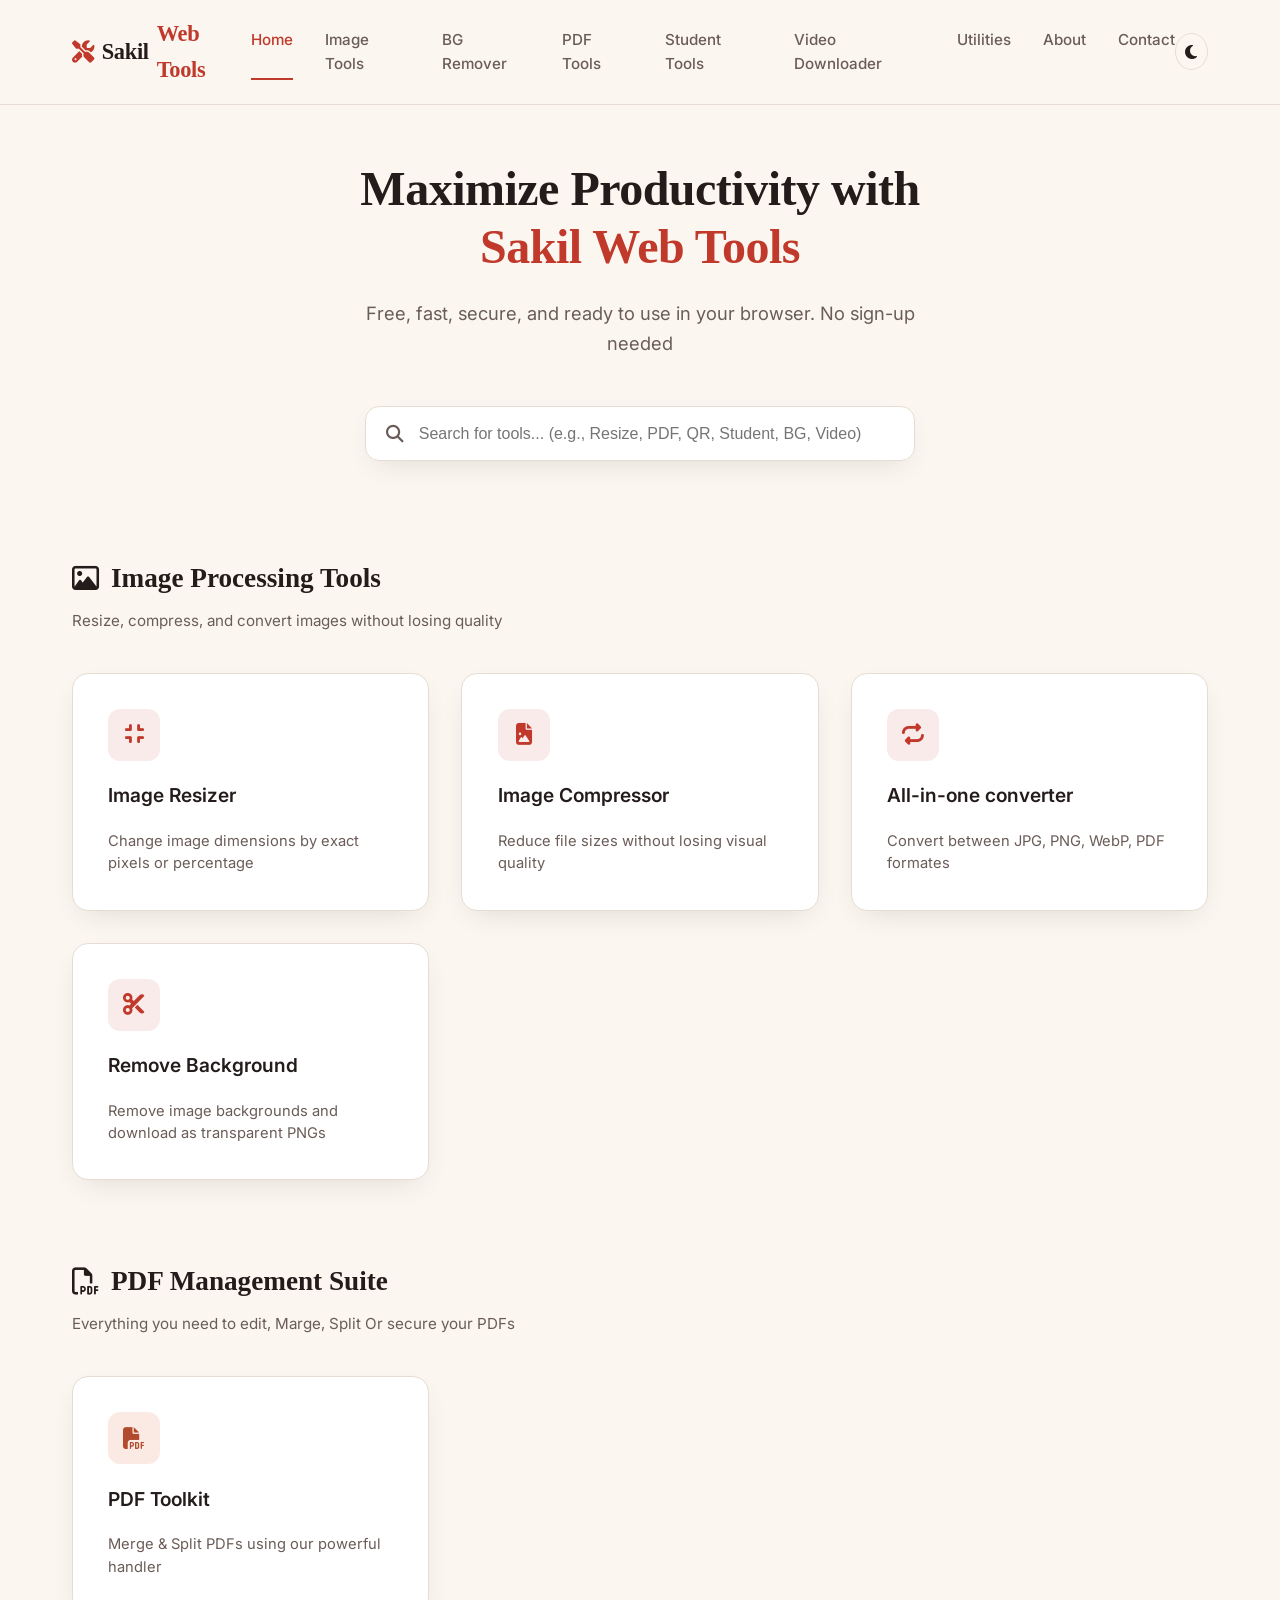
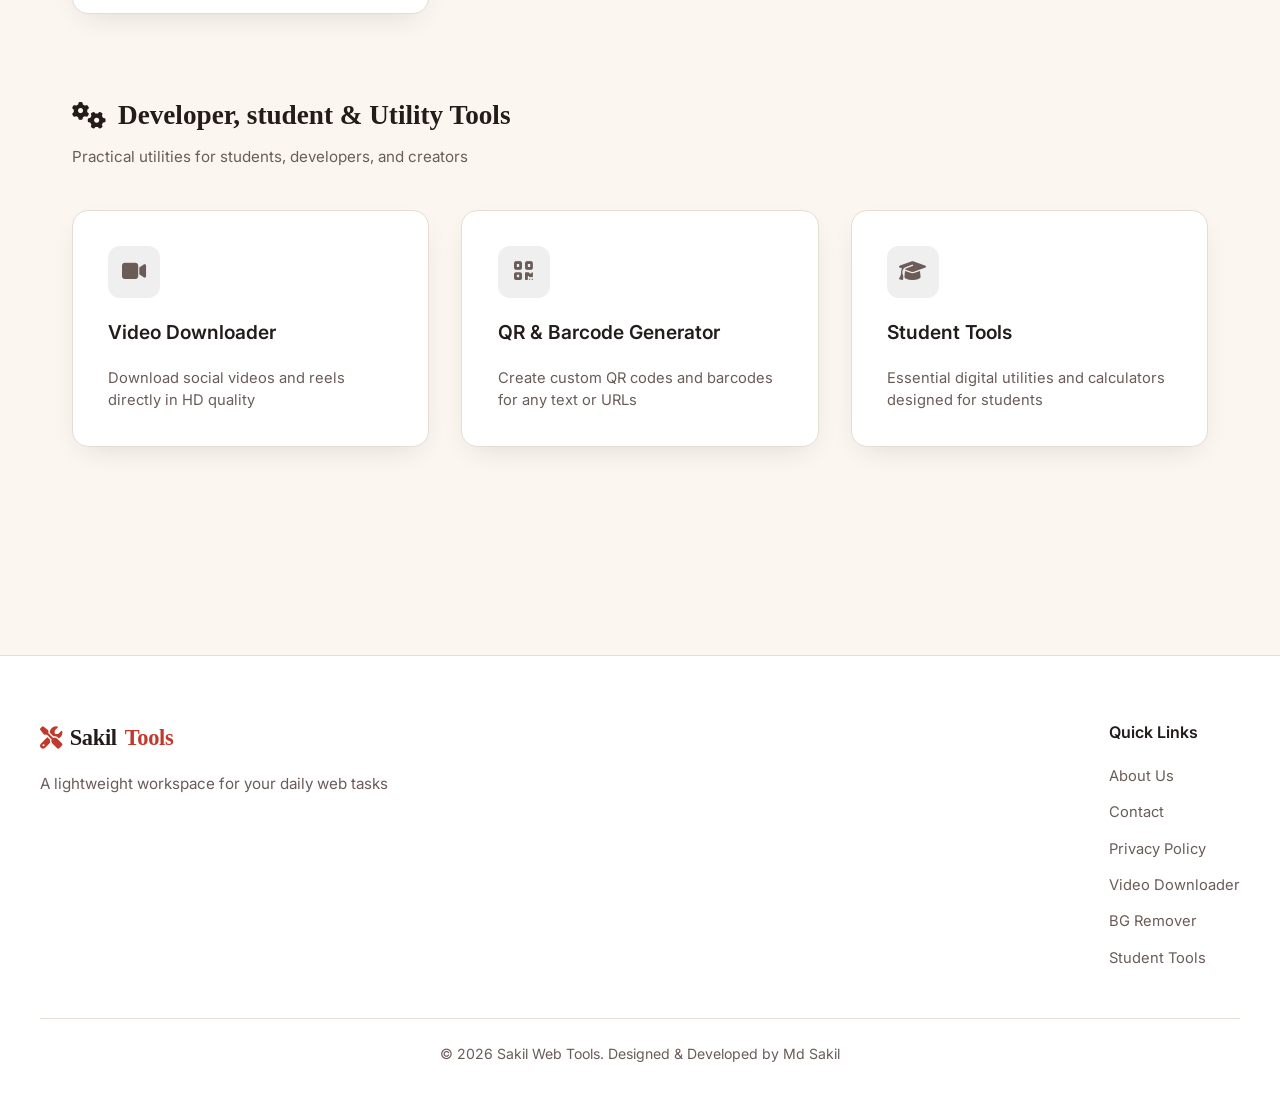
==== commit 3ea00349: "Add Video Downloader tool and update search input Added new Video Downloader tool and updated search" ====
--- a/index.html
+++ b/index.html
@@ -1,157 +1,162 @@
 <!DOCTYPE html>
 <html lang="en" data-theme="light">
 <head>
-    <meta charset="UTF-8">
-    <meta name="viewport" content="width=device-width, initial-scale=1.0">
-    <title>Sakil Web Tools - Online Multi-Tools Platform</title>
-    <meta name="description" content="All-in-one professional web tools platform for image processing, PDF management, and digital utilities. Fast, secure, and fully responsive.">
-    <meta name="google-site-verification" content="HGjKCKCV75xpB4ho-zu0k4zSsBUJKRCY6qUo5YFBD5c" />
+    <meta charset="UTF-8">
+    <meta name="viewport" content="width=device-width, initial-scale=1.0">
+    <title>Sakil Web Tools - Online Multi-Tools Platform</title>
+    <meta name="description" content="All-in-one professional web tools platform for image processing, PDF management, and digital utilities. Fast, secure, and fully responsive.">
+    <meta name="google-site-verification" content="HGjKCKCV75xpB4ho-zu0k4zSsBUJKRCY6qUo5YFBD5c" />
 
-    <link rel="preconnect" href="https://fonts.googleapis.com">
-    <link rel="preconnect" href="https://fonts.gstatic.com" crossorigin>
-    <link href="https://fonts.googleapis.com/css2?family=Inter:wght@300;400;500;600;700&display=swap" rel="stylesheet">
-    <link rel="stylesheet" href="https://cdnjs.cloudflare.com/ajax/libs/font-awesome/6.4.0/css/all.min.css">
-    <link rel="stylesheet" href="style.css">
+    <link rel="preconnect" href="https://fonts.googleapis.com">
+    <link rel="preconnect" href="https://fonts.gstatic.com" crossorigin>
+    <link href="https://fonts.googleapis.com/css2?family=Inter:wght@300;400;500;600;700&display=swap" rel="stylesheet">
+    <link rel="stylesheet" href="https://cdnjs.cloudflare.com/ajax/libs/font-awesome/6.4.0/css/all.min.css">
+    <link rel="stylesheet" href="style.css">
 </head>
 <body>
 
-    <div class="loader-wrapper" id="loader">
-        <div class="spinner"></div>
-    </div>
+    <div class="loader-wrapper" id="loader">
+        <div class="spinner"></div>
+    </div>
 
-    <header class="navbar">
-        <div class="nav-container">
-            <a href="index.html" class="logo">
-                <i class="fa-solid fa-screwdriver-wrench"></i> Sakil <span>Web Tools</span>
-            </a>
-            <nav class="nav-menu" id="navMenu">
-                <a href="index.html" class="nav-link active">Home</a>
-                <a href="#image-tools" class="nav-link">Image Tools</a>
-                <a href="bg-remover.html" class="nav-link">BG Remover</a>
-                <a href="#pdf-tools" class="nav-link">PDF Tools</a>
-                <a href="student-tools.html" class="nav-link">Student Tools</a>
-                <a href="#utility-tools" class="nav-link">Utilities</a>
-                <a href="about.html" class="nav-link">About</a>
-                <a href="contact.html" class="nav-link">Contact</a>
-            </nav>
-            <div class="nav-actions">
-                <button id="theme-toggle" aria-label="Toggle Theme" class="theme-btn">
-                    <i class="fa-solid fa-moon"></i>
-                </button>
-                <button class="hamburger" id="hamburger" aria-label="Menu">
-                    <span class="bar"></span>
-                    <span class="bar"></span>
-                    <span class="bar"></span>
-                </button>
-            </div>
-        </div>
-    </header>
+    <header class="navbar">
+        <div class="nav-container">
+            <a href="index.html" class="logo">
+                <i class="fa-solid fa-screwdriver-wrench"></i> Sakil <span>Web Tools</span>
+            </a>
+            <nav class="nav-menu" id="navMenu">
+                <a href="index.html" class="nav-link active">Home</a>
+                <a href="#image-tools" class="nav-link">Image Tools</a>
+                <a href="bg-remover.html" class="nav-link">BG Remover</a>
+                <a href="#pdf-tools" class="nav-link">PDF Tools</a>
+                <a href="student-tools.html" class="nav-link">Student Tools</a>
+                <a href="video-downloader.html" class="nav-link">Video Downloader</a>
+                <a href="#utility-tools" class="nav-link">Utilities</a>
+                <a href="about.html" class="nav-link">About</a>
+                <a href="contact.html" class="nav-link">Contact</a>
+            </nav>
+            <div class="nav-actions">
+                <button id="theme-toggle" aria-label="Toggle Theme" class="theme-btn">
+                    <i class="fa-solid fa-moon"></i>
+                </button>
+                <button class="hamburger" id="hamburger" aria-label="Menu">
+                    <span class="bar"></span>
+                    <span class="bar"></span>
+                    <span class="bar"></span>
+                </button>
+            </div>
+        </div>
+    </header>
 
-    <section class="hero-section">
-        <div class="hero-content">
-            <h1>Maximize Productivity with <br><span class="gradient-text">Sakil Web Tools</span></h1>
-            <p>Free, fast, secure, and ready to use in your browser. No sign-up needed</p>
-            
-            <div class="search-container">
-                <i class="fa-solid fa-magnifying-glass search-icon"></i>
-                <input type="text" id="tool-search" placeholder="Search for tools... (e.g., Resize, PDF, QR, Student, BG)">
-            </div>
-        </div>
-    </section>
+    <section class="hero-section">
+        <div class="hero-content">
+            <h1>Maximize Productivity with <br><span class="gradient-text">Sakil Web Tools</span></h1>
+            <p>Free, fast, secure, and ready to use in your browser. No sign-up needed</p>
+            
+            <div class="search-container">
+                <i class="fa-solid fa-magnifying-glass search-icon"></i>
+                <input type="text" id="tool-search" placeholder="Search for tools... (e.g., Resize, PDF, QR, Student, BG, Video)">
+            </div>
+        </div>
+    </section>
 
-    <main class="main-container">
+    <main class="main-container">
 
-        <section class="tool-section" id="image-tools">
-            <div class="section-header">
-                <h2><i class="fa-regular fa-image"></i> Image Processing Tools</h2>
-                <p>Resize, compress, and convert images without losing quality</p>
-            </div>
-            <div class="tools-grid">
-                <a href="image-resize.html" class="tool-card" data-keywords="image resize crop dimensions photo">
-                    <div class="tool-icon img-icon"><i class="fa-solid fa-compress"></i></div>
-                    <h3>Image Resizer</h3>
-                    <p>Change image dimensions by exact pixels or percentage</p>
-                </a>
-                <a href="image-compressor.html" class="tool-card" data-keywords="image compress size storage optimize">
-                    <div class="tool-icon img-icon"><i class="fa-solid fa-file-image"></i></div>
-                    <h3>Image Compressor</h3>
-                    <p>Reduce file sizes without losing visual quality</p>
-                </a>
-                <a href="image-converter.html" class="tool-card" data-keywords="image convert jpg png webp format">
-                    <div class="tool-icon img-icon"><i class="fa-solid fa-repeat"></i></div>
-                    <h3>All-in-one converter</h3>
-                    <p>Convert between JPG, PNG, WebP, PDF formates</p>
-                </a>
-                <!-- NEW TOOL ADDED: AI Background Remover -->
-                <a href="bg-remover.html" class="tool-card" data-keywords="image remove background bg transparent erase">
-                    <div class="tool-icon img-icon"><i class="fa-solid fa-scissors"></i></div>
-                    <h3>Remove Background</h3>
-                    <p>Remove image backgrounds and download as transparent PNGs</p>
-                </a>
-            </div>
-        </section>
+        <section class="tool-section" id="image-tools">
+            <div class="section-header">
+                <h2><i class="fa-regular fa-image"></i> Image Processing Tools</h2>
+                <p>Resize, compress, and convert images without losing quality</p>
+            </div>
+            <div class="tools-grid">
+                <a href="image-resize.html" class="tool-card" data-keywords="image resize crop dimensions photo">
+                    <div class="tool-icon img-icon"><i class="fa-solid fa-compress"></i></div>
+                    <h3>Image Resizer</h3>
+                    <p>Change image dimensions by exact pixels or percentage</p>
+                </a>
+                <a href="image-compressor.html" class="tool-card" data-keywords="image compress size storage optimize">
+                    <div class="tool-icon img-icon"><i class="fa-solid fa-file-image"></i></div>
+                    <h3>Image Compressor</h3>
+                    <p>Reduce file sizes without losing visual quality</p>
+                </a>
+                <a href="image-converter.html" class="tool-card" data-keywords="image convert jpg png webp format">
+                    <div class="tool-icon img-icon"><i class="fa-solid fa-repeat"></i></div>
+                    <h3>All-in-one converter</h3>
+                    <p>Convert between JPG, PNG, WebP, PDF formates</p>
+                </a>
+                <a href="bg-remover.html" class="tool-card" data-keywords="image remove background bg transparent erase">
+                    <div class="tool-icon img-icon"><i class="fa-solid fa-scissors"></i></div>
+                    <h3>Remove Background</h3>
+                    <p>Remove image backgrounds and download as transparent PNGs</p>
+                </a>
+            </div>
+        </section>
 
-        <section class="tool-section" id="pdf-tools">
-            <div class="section-header">
-                <h2><i class="fa-regular fa-file-pdf"></i> PDF Management Suite</h2>
-                <p>Everything you need to edit, Marge, Split Or secure your PDFs</p>
-            </div>
-            <div class="tools-grid">
-                <a href="pdf-tools.html" class="tool-card" data-keywords="pdf merge split convert unlock protect compress">
-                    <div class="tool-icon pdf-icon"><i class="fa-solid fa-file-pdf"></i></div>
-                    <h3>PDF Toolkit</h3>
-                    <p>Merge & Split PDFs using our powerful handler</p>
-                </a>
-            </div>
-        </section>
+        <section class="tool-section" id="pdf-tools">
+            <div class="section-header">
+                <h2><i class="fa-regular fa-file-pdf"></i> PDF Management Suite</h2>
+                <p>Everything you need to edit, Marge, Split Or secure your PDFs</p>
+            </div>
+            <div class="tools-grid">
+                <a href="pdf-tools.html" class="tool-card" data-keywords="pdf merge split convert unlock protect compress">
+                    <div class="tool-icon pdf-icon"><i class="fa-solid fa-file-pdf"></i></div>
+                    <h3>PDF Toolkit</h3>
+                    <p>Merge & Split PDFs using our powerful handler</p>
+                </a>
+            </div>
+        </section>
 
-        <section class="tool-section" id="utility-tools">
-            <div class="section-header">
-                <h2><i class="fa-solid fa-gears"></i> Developer, student & Utility Tools</h2>
-                <p>Practical utilities for students, developers, and creators</p>
-            </div>
-            <div class="tools-grid">
-                <a href="qr-generator.html" class="tool-card" data-keywords="qr code barcode generator scanning maker">
-                    <div class="tool-icon util-icon"><i class="fa-solid fa-qrcode"></i></div>
-                    <h3>QR & Barcode Generator</h3>
-                    <p>Create custom QR codes and barcodes for any text or URLs</p>
-                </a>
-                <!-- NEW TOOL ADDED: Student Tools -->
-                <a href="student-tools.html" class="tool-card" data-keywords="student tools education study academic calculator notes">
-                    <div class="tool-icon util-icon"><i class="fa-solid fa-graduation-cap"></i></div>
-                    <h3>Student Tools</h3>
-                    <p>Essential digital utilities and calculators designed for students</p>
-                </a>
-            </div>
-        </section>
+        <section class="tool-section" id="utility-tools">
+            <div class="section-header">
+                <h2><i class="fa-solid fa-gears"></i> Developer, student & Utility Tools</h2>
+                <p>Practical utilities for students, developers, and creators</p>
+            </div>
+            <div class="tools-grid">
+                <a href="video-downloader.html" class="tool-card" data-keywords="video downloader youtube instagram reel facebook download mp4">
+                    <div class="tool-icon util-icon"><i class="fa-solid fa-video"></i></div>
+                    <h3>Video Downloader</h3>
+                    <p>Download social videos and reels directly in HD quality</p>
+                </a>
+                <a href="qr-generator.html" class="tool-card" data-keywords="qr code barcode generator scanning maker">
+                    <div class="tool-icon util-icon"><i class="fa-solid fa-qrcode"></i></div>
+                    <h3>QR & Barcode Generator</h3>
+                    <p>Create custom QR codes and barcodes for any text or URLs</p>
+                </a>
+                <a href="student-tools.html" class="tool-card" data-keywords="student tools education study academic calculator notes">
+                    <div class="tool-icon util-icon"><i class="fa-solid fa-graduation-cap"></i></div>
+                    <h3>Student Tools</h3>
+                    <p>Essential digital utilities and calculators designed for students</p>
+                </a>
+            </div>
+        </section>
 
-        <div id="no-results" class="no-results hidden">
-            <i class="fa-solid fa-face-laugh-squint"></i>
-            <p> Why are you hitting random keys? Type properly. Bujhte parli to...</p>
-        </div>
+        <div id="no-results" class="no-results hidden">
+            <i class="fa-solid fa-face-laugh-squint"></i>
+            <p> Why are you hitting random keys? Type properly. Bujhte parli to...</p>
+        </div>
 
-    </main>
+    </main>
 
-    <footer class="footer">
-        <div class="footer-container">
-            <div class="footer-brand">
-                <a href="index.html" class="logo"><i class="fa-solid fa-screwdriver-wrench"></i> Sakil <span>Tools</span></a>
-                <p>A lightweight workspace for your daily web tasks</p>
-            </div>
-            <div class="footer-links">
-                <h4>Quick Links</h4>
-                <a href="about.html">About Us</a>
-                <a href="contact.html">Contact</a>
-                <a href="#">Privacy Policy</a>
-                <a href="bg-remover.html">BG Remover</a>
-                <a href="student-tools.html">Student Tools</a>
-            </div>
-        </div>
-        <div class="footer-bottom">
-            <p>&copy; 2026 Sakil Web Tools. Designed & Developed by Md Sakil </p>
-        </div>
-    </footer>
+    <footer class="footer">
+        <div class="footer-container">
+            <div class="footer-brand">
+                <a href="index.html" class="logo"><i class="fa-solid fa-screwdriver-wrench"></i> Sakil <span>Tools</span></a>
+                <p>A lightweight workspace for your daily web tasks</p>
+            </div>
+            <div class="footer-links">
+                <h4>Quick Links</h4>
+                <a href="about.html">About Us</a>
+                <a href="contact.html">Contact</a>
+                <a href="#">Privacy Policy</a>
+                <a href="video-downloader.html">Video Downloader</a>
+                <a href="bg-remover.html">BG Remover</a>
+                <a href="student-tools.html">Student Tools</a>
+            </div>
+        </div>
+        <div class="footer-bottom">
+            <p>&copy; 2026 Sakil Web Tools. Designed & Developed by Md Sakil </p>
+        </div>
+    </footer>
 
-    <script src="script.js"></script>
+    <script src="script.js"></script>
 </body>
 </html>
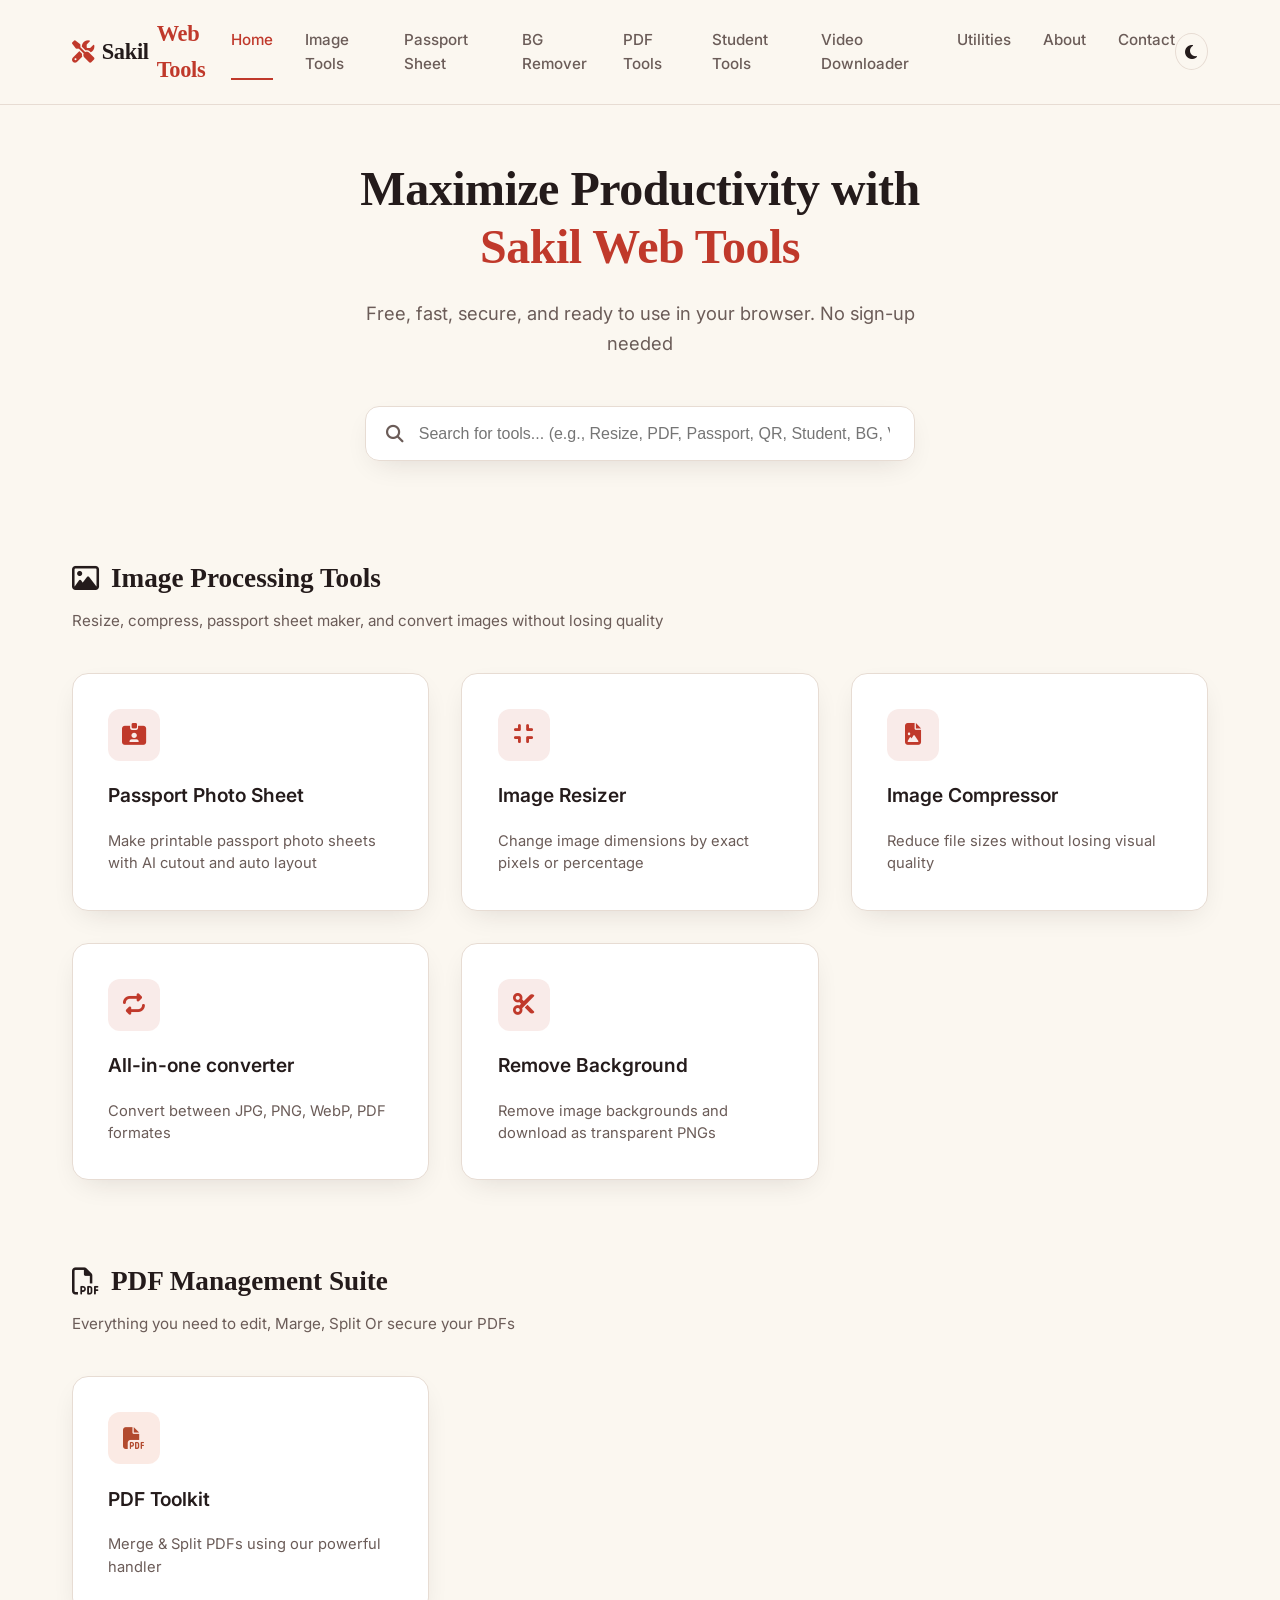
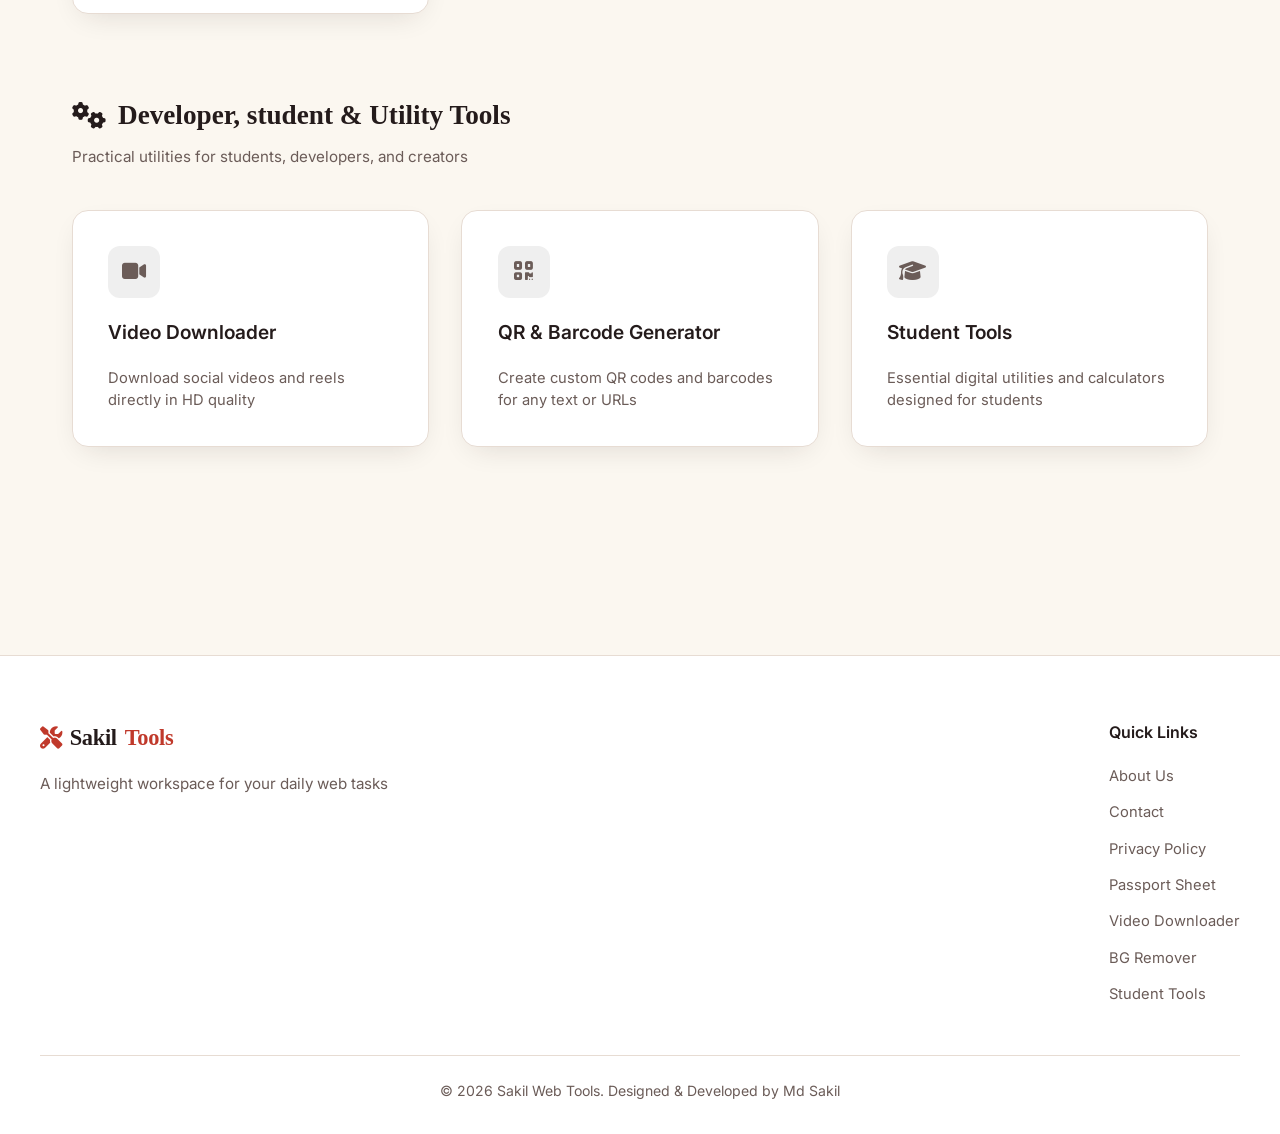
==== commit cbc433a8: "Add Passport Photo Sheet tool to index.html Added a new Passport Photo Sheet tool for creating print" ====
--- a/index.html
+++ b/index.html
@@ -27,6 +27,7 @@
             <nav class="nav-menu" id="navMenu">
                 <a href="index.html" class="nav-link active">Home</a>
                 <a href="#image-tools" class="nav-link">Image Tools</a>
+                <a href="passport-photo.html" class="nav-link">Passport Sheet</a>
                 <a href="bg-remover.html" class="nav-link">BG Remover</a>
                 <a href="#pdf-tools" class="nav-link">PDF Tools</a>
                 <a href="student-tools.html" class="nav-link">Student Tools</a>
@@ -55,7 +56,7 @@
             
             <div class="search-container">
                 <i class="fa-solid fa-magnifying-glass search-icon"></i>
-                <input type="text" id="tool-search" placeholder="Search for tools... (e.g., Resize, PDF, QR, Student, BG, Video)">
+                <input type="text" id="tool-search" placeholder="Search for tools... (e.g., Resize, PDF, Passport, QR, Student, BG, Video)">
             </div>
         </div>
     </section>
@@ -65,9 +66,15 @@
         <section class="tool-section" id="image-tools">
             <div class="section-header">
                 <h2><i class="fa-regular fa-image"></i> Image Processing Tools</h2>
-                <p>Resize, compress, and convert images without losing quality</p>
+                <p>Resize, compress, passport sheet maker, and convert images without losing quality</p>
             </div>
             <div class="tools-grid">
+                <!-- NEW: Passport Photo Sheet Maker -->
+                <a href="passport-photo.html" class="tool-card" data-keywords="passport photo sheet maker print a4 4x6 picture studio">
+                    <div class="tool-icon img-icon"><i class="fa-solid fa-id-card-clip"></i></div>
+                    <h3>Passport Photo Sheet</h3>
+                    <p>Make printable passport photo sheets with AI cutout and auto layout</p>
+                </a>
                 <a href="image-resize.html" class="tool-card" data-keywords="image resize crop dimensions photo">
                     <div class="tool-icon img-icon"><i class="fa-solid fa-compress"></i></div>
                     <h3>Image Resizer</h3>
@@ -147,6 +154,7 @@
                 <a href="about.html">About Us</a>
                 <a href="contact.html">Contact</a>
                 <a href="#">Privacy Policy</a>
+                <a href="passport-photo.html">Passport Sheet</a>
                 <a href="video-downloader.html">Video Downloader</a>
                 <a href="bg-remover.html">BG Remover</a>
                 <a href="student-tools.html">Student Tools</a>
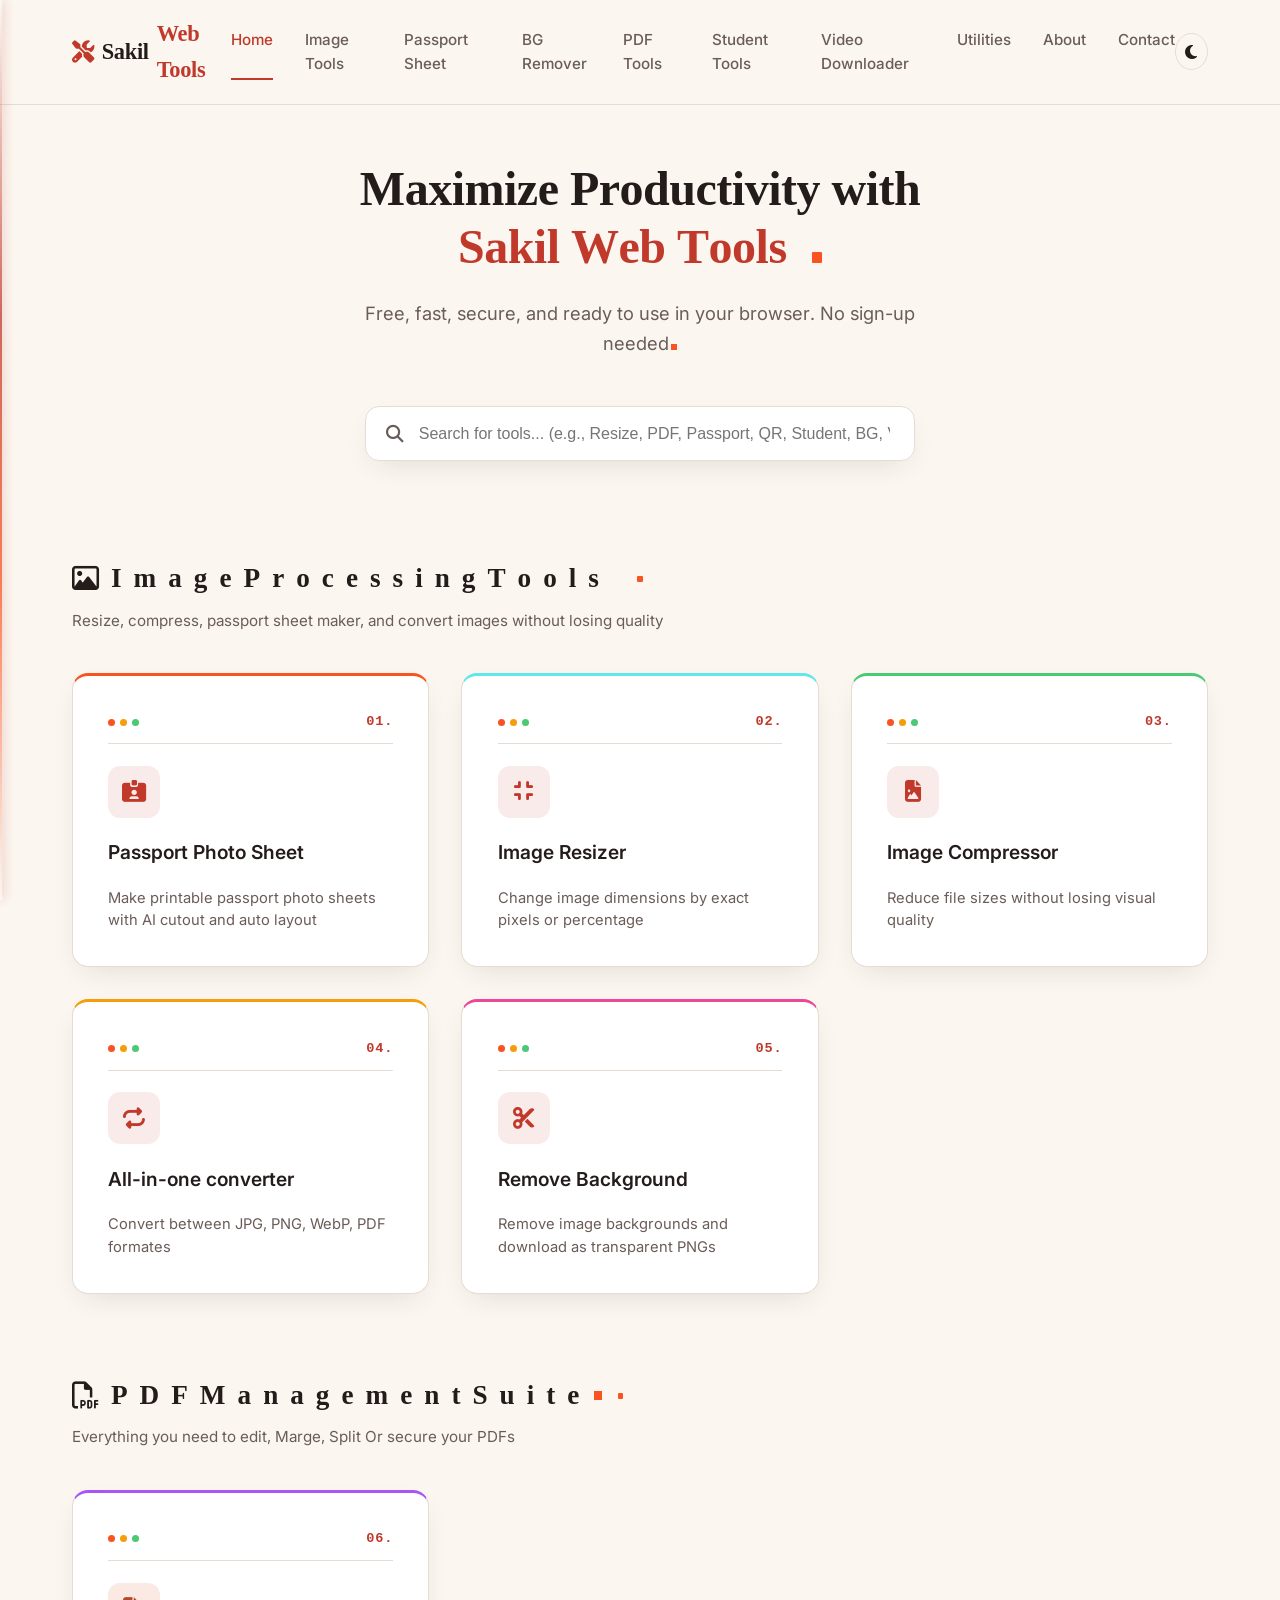
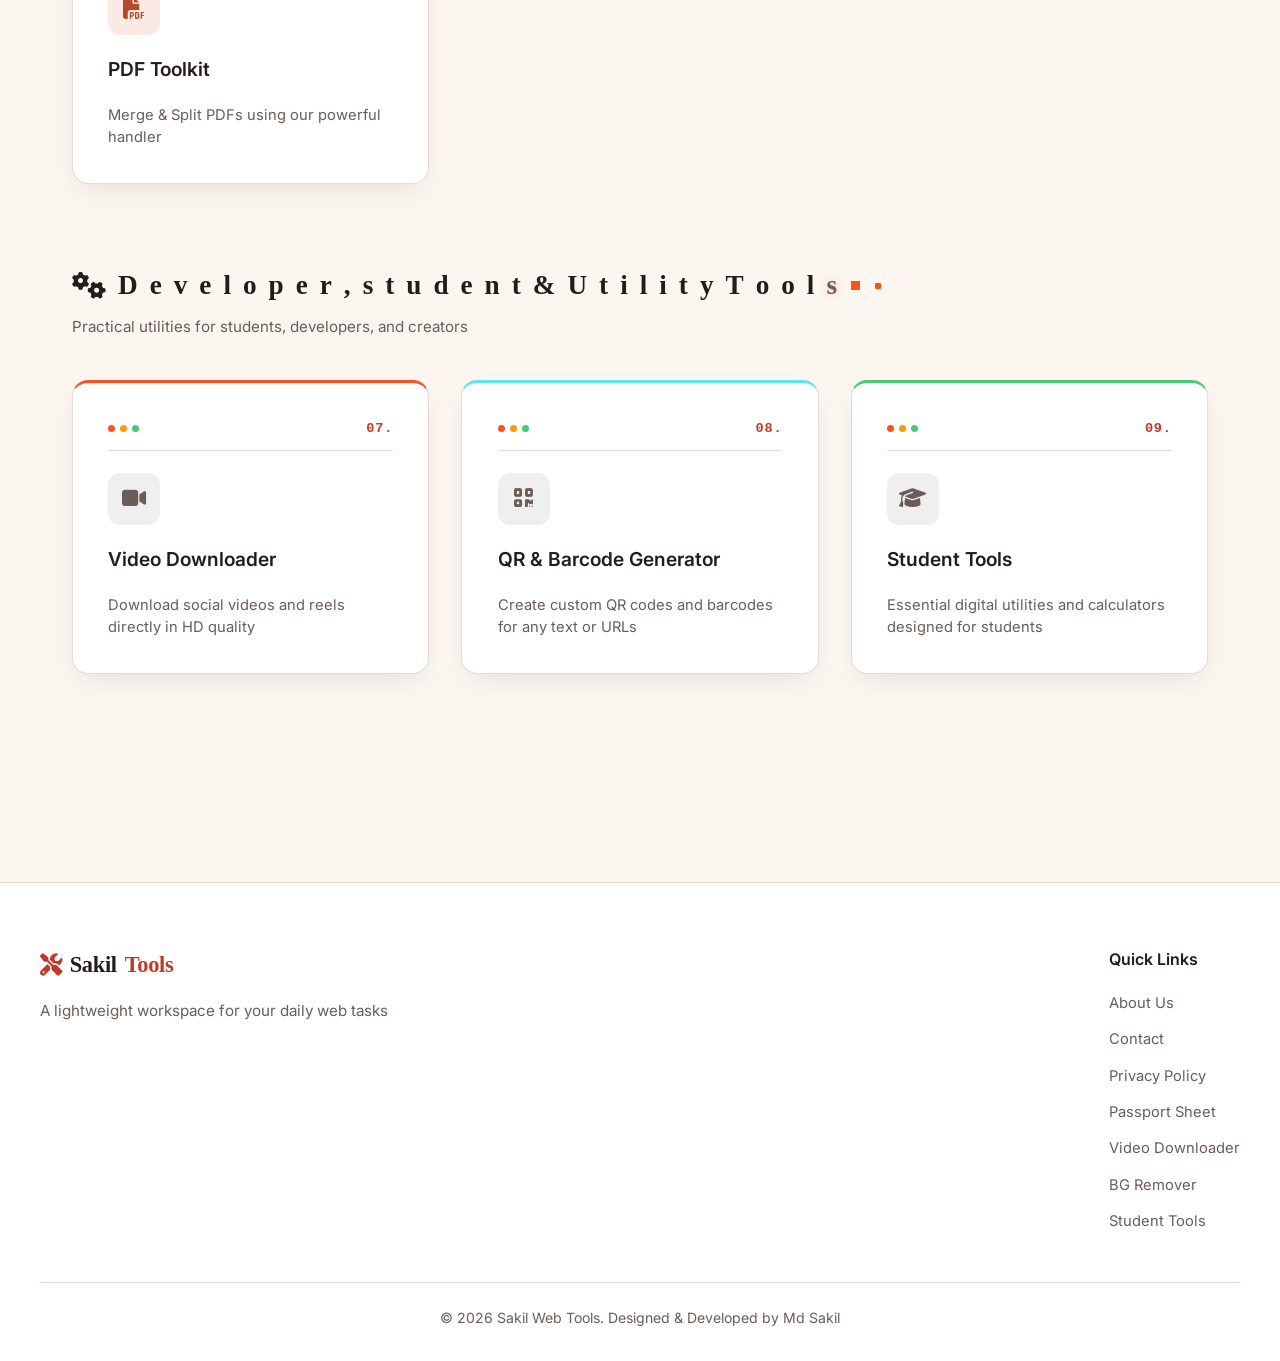
==== commit b460fc37: "Add animation.js for enhanced animations Added animation.js for enhanced page animations." ====
--- a/index.html
+++ b/index.html
@@ -165,6 +165,7 @@
         </div>
     </footer>
 
-    <script src="script.js"></script>
+    <script src="script.js"></script> 
+    <script src="animation.js"></script> 
 </body>
 </html>
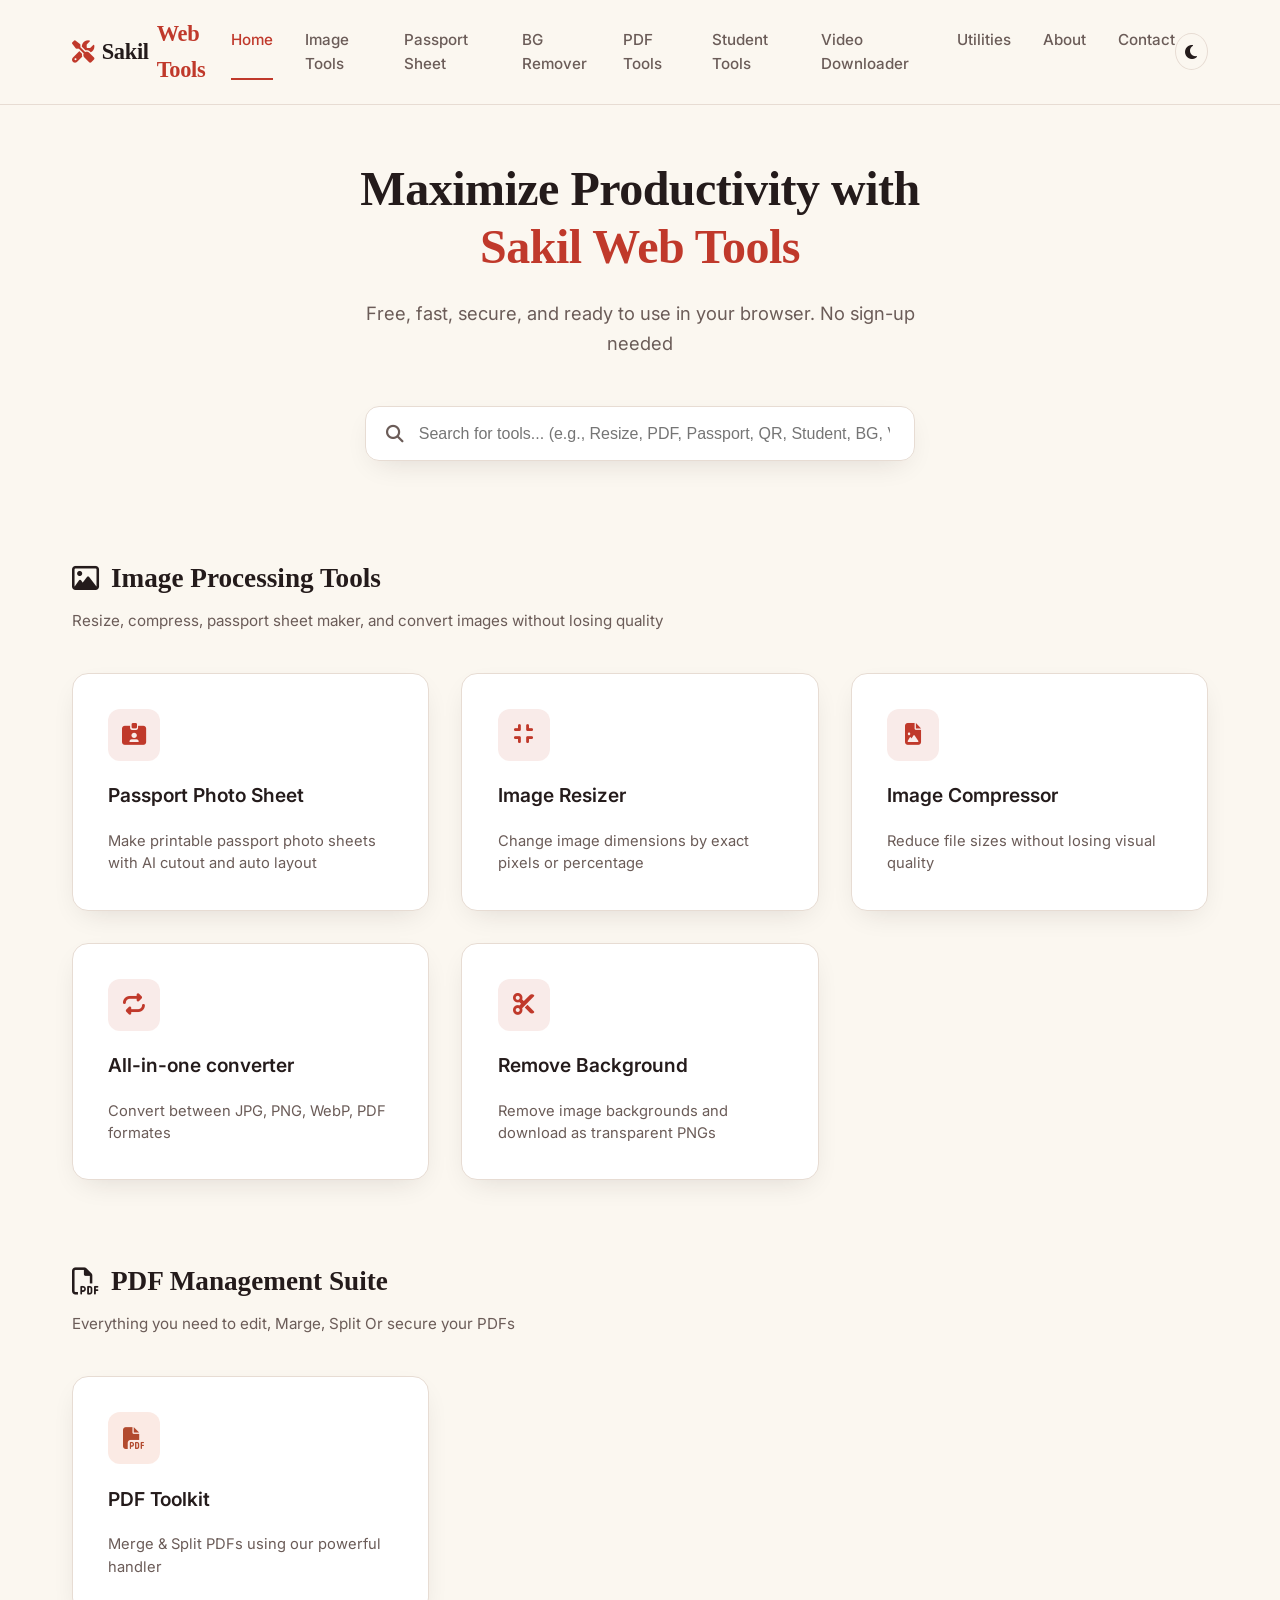
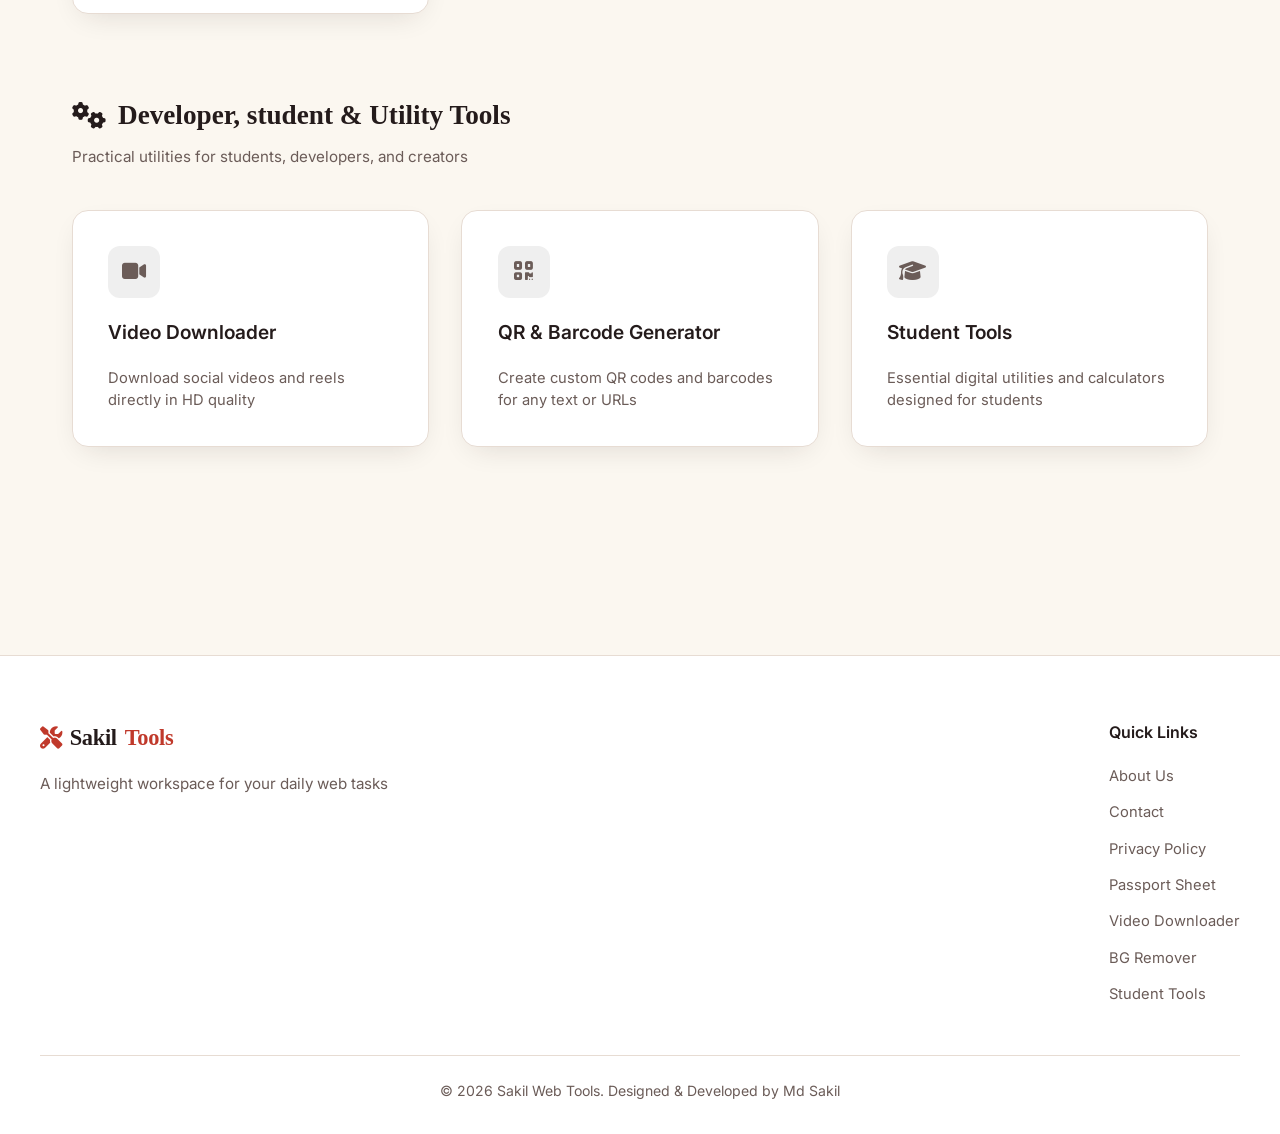
==== commit a2580119: "Fix HTML formatting and restore original content" ====
--- a/index.html
+++ b/index.html
@@ -165,7 +165,6 @@
         </div>
     </footer>
 
-    <script src="script.js"></script> 
-    <script src="animation.js"></script> 
+    <script src="script.js"></script>
 </body>
 </html>
